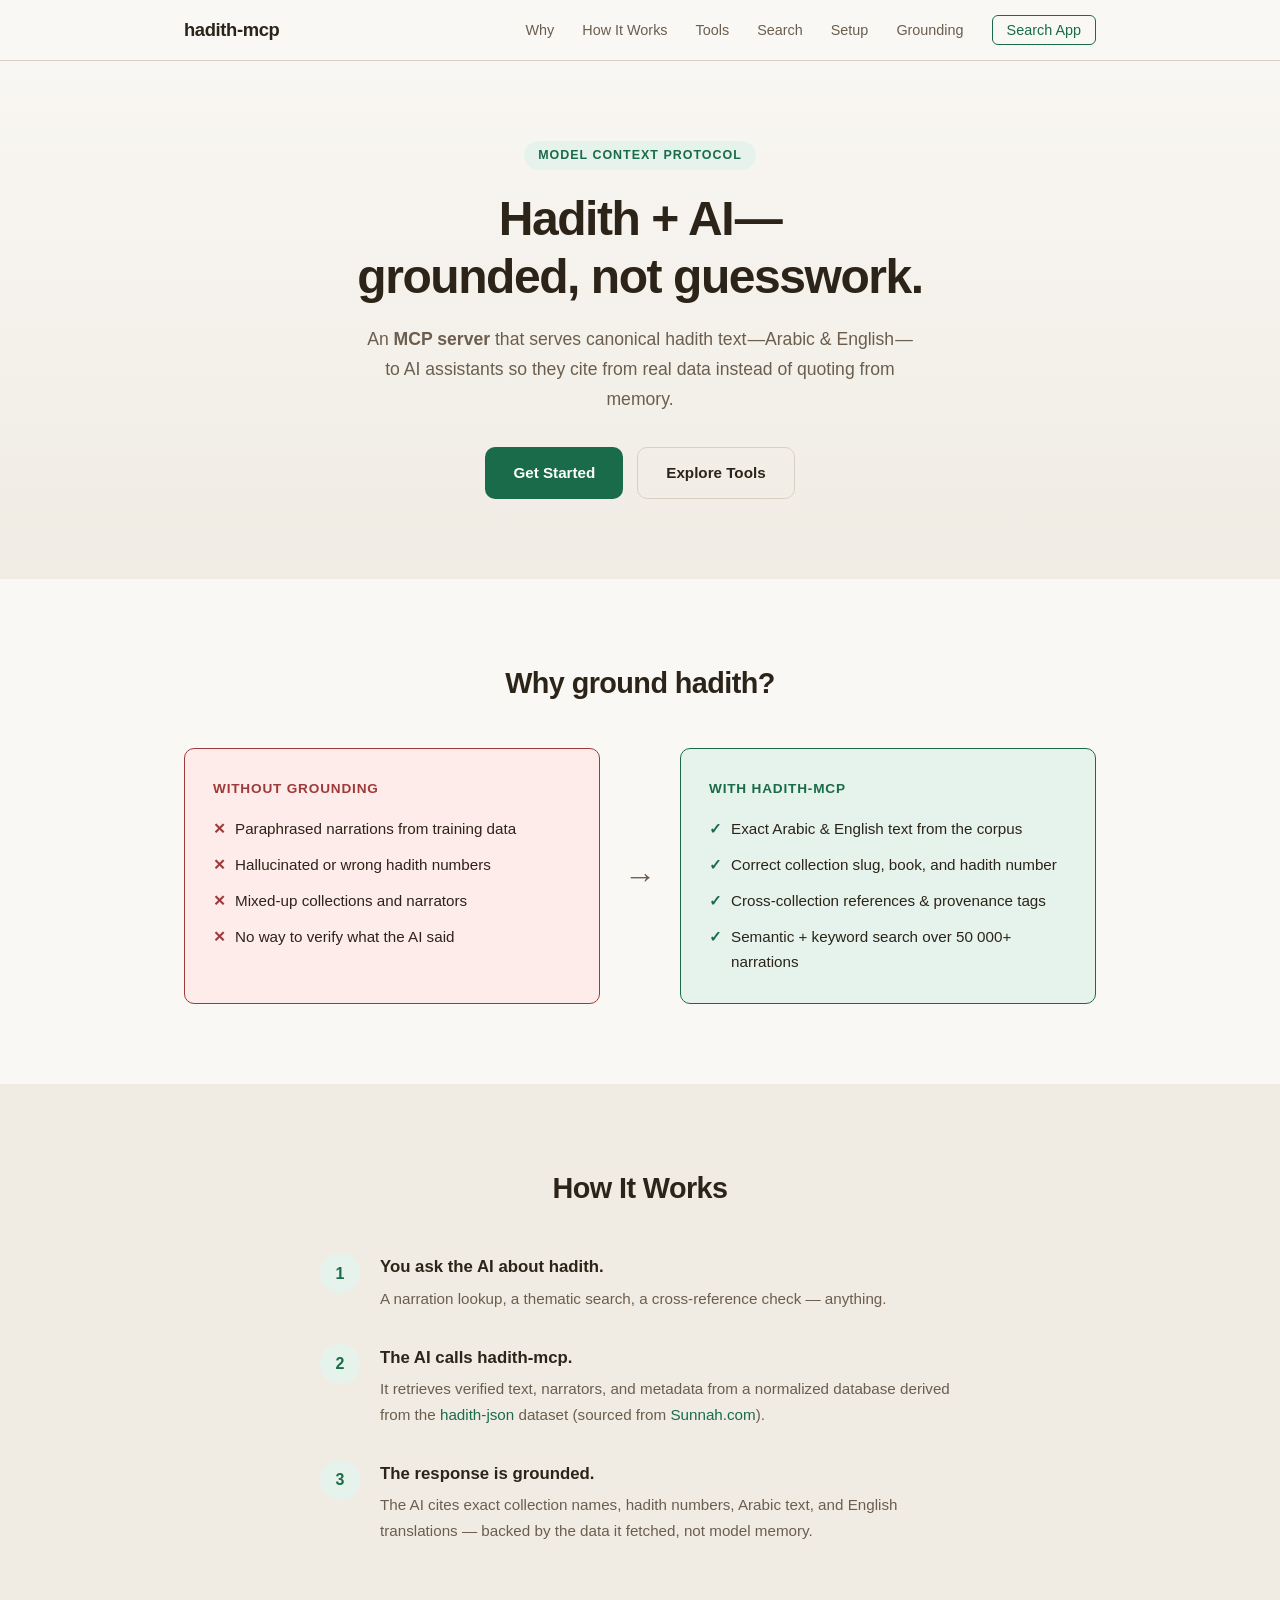
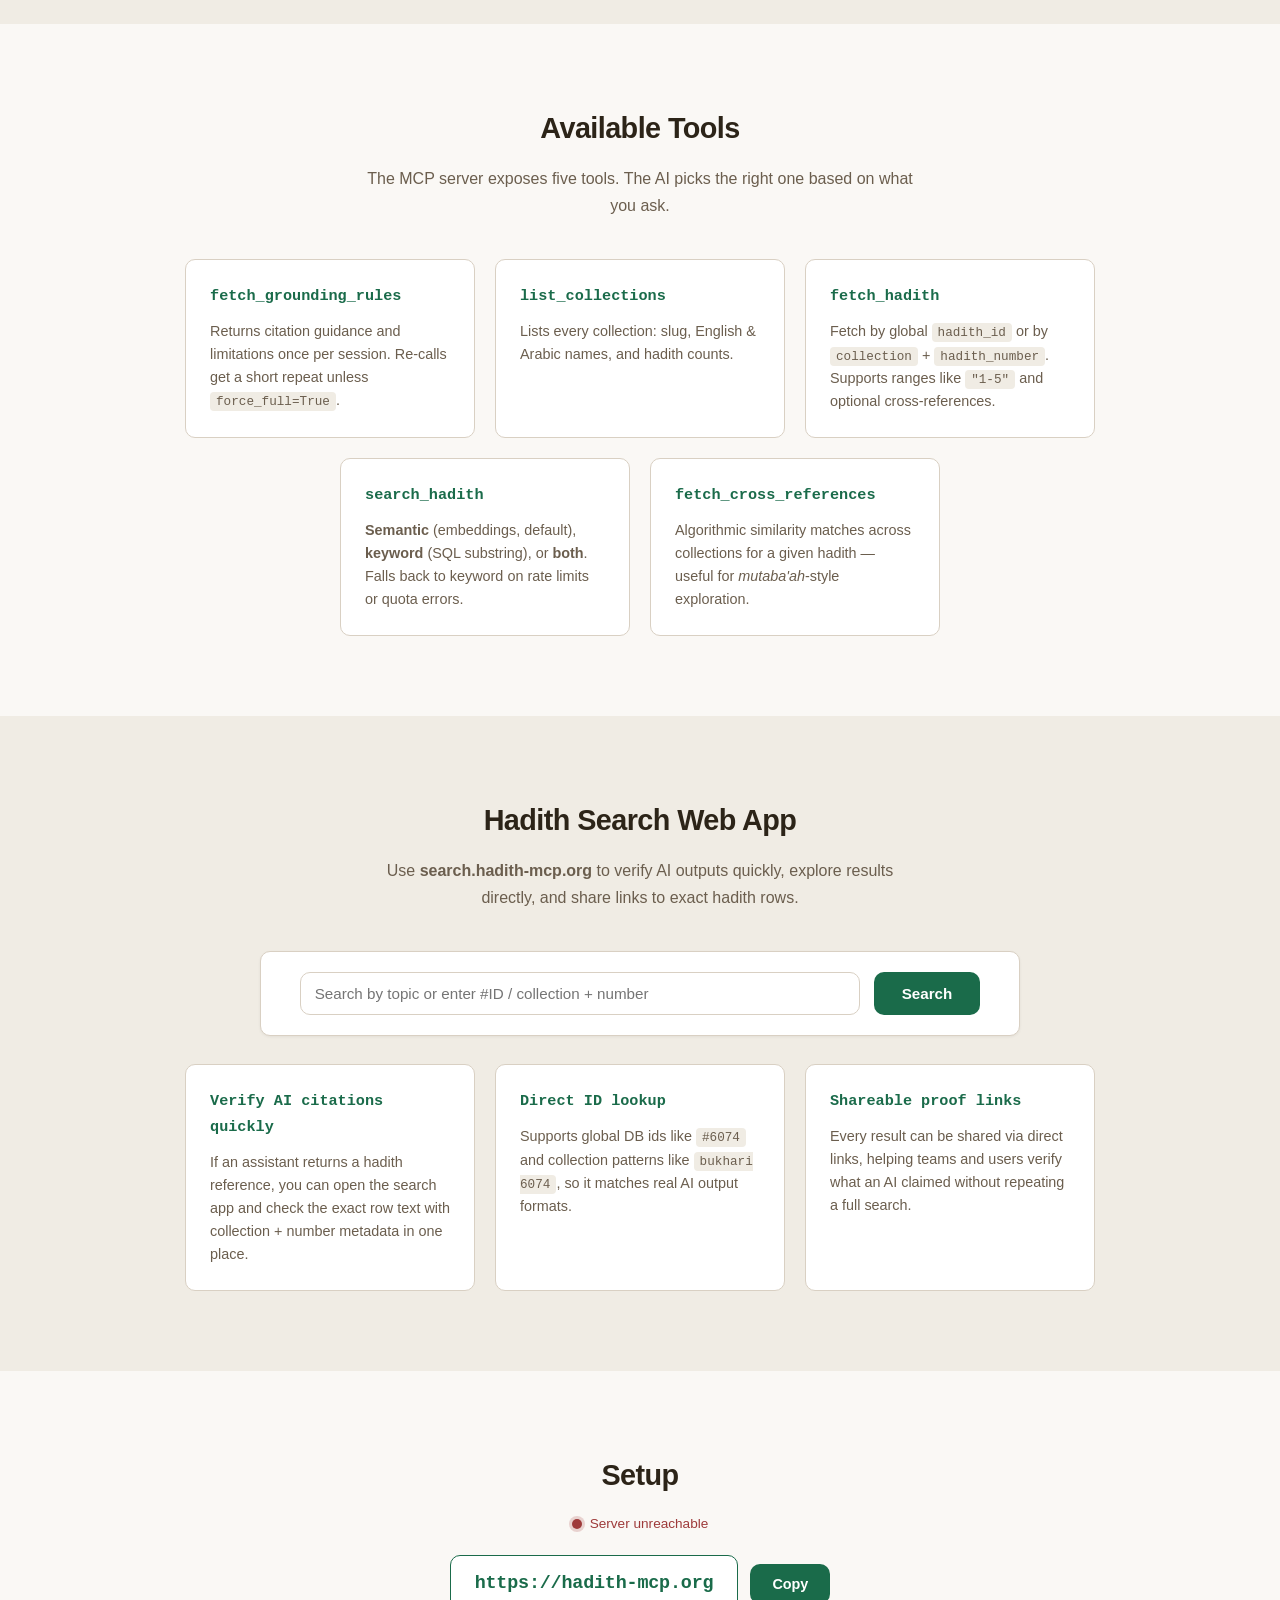
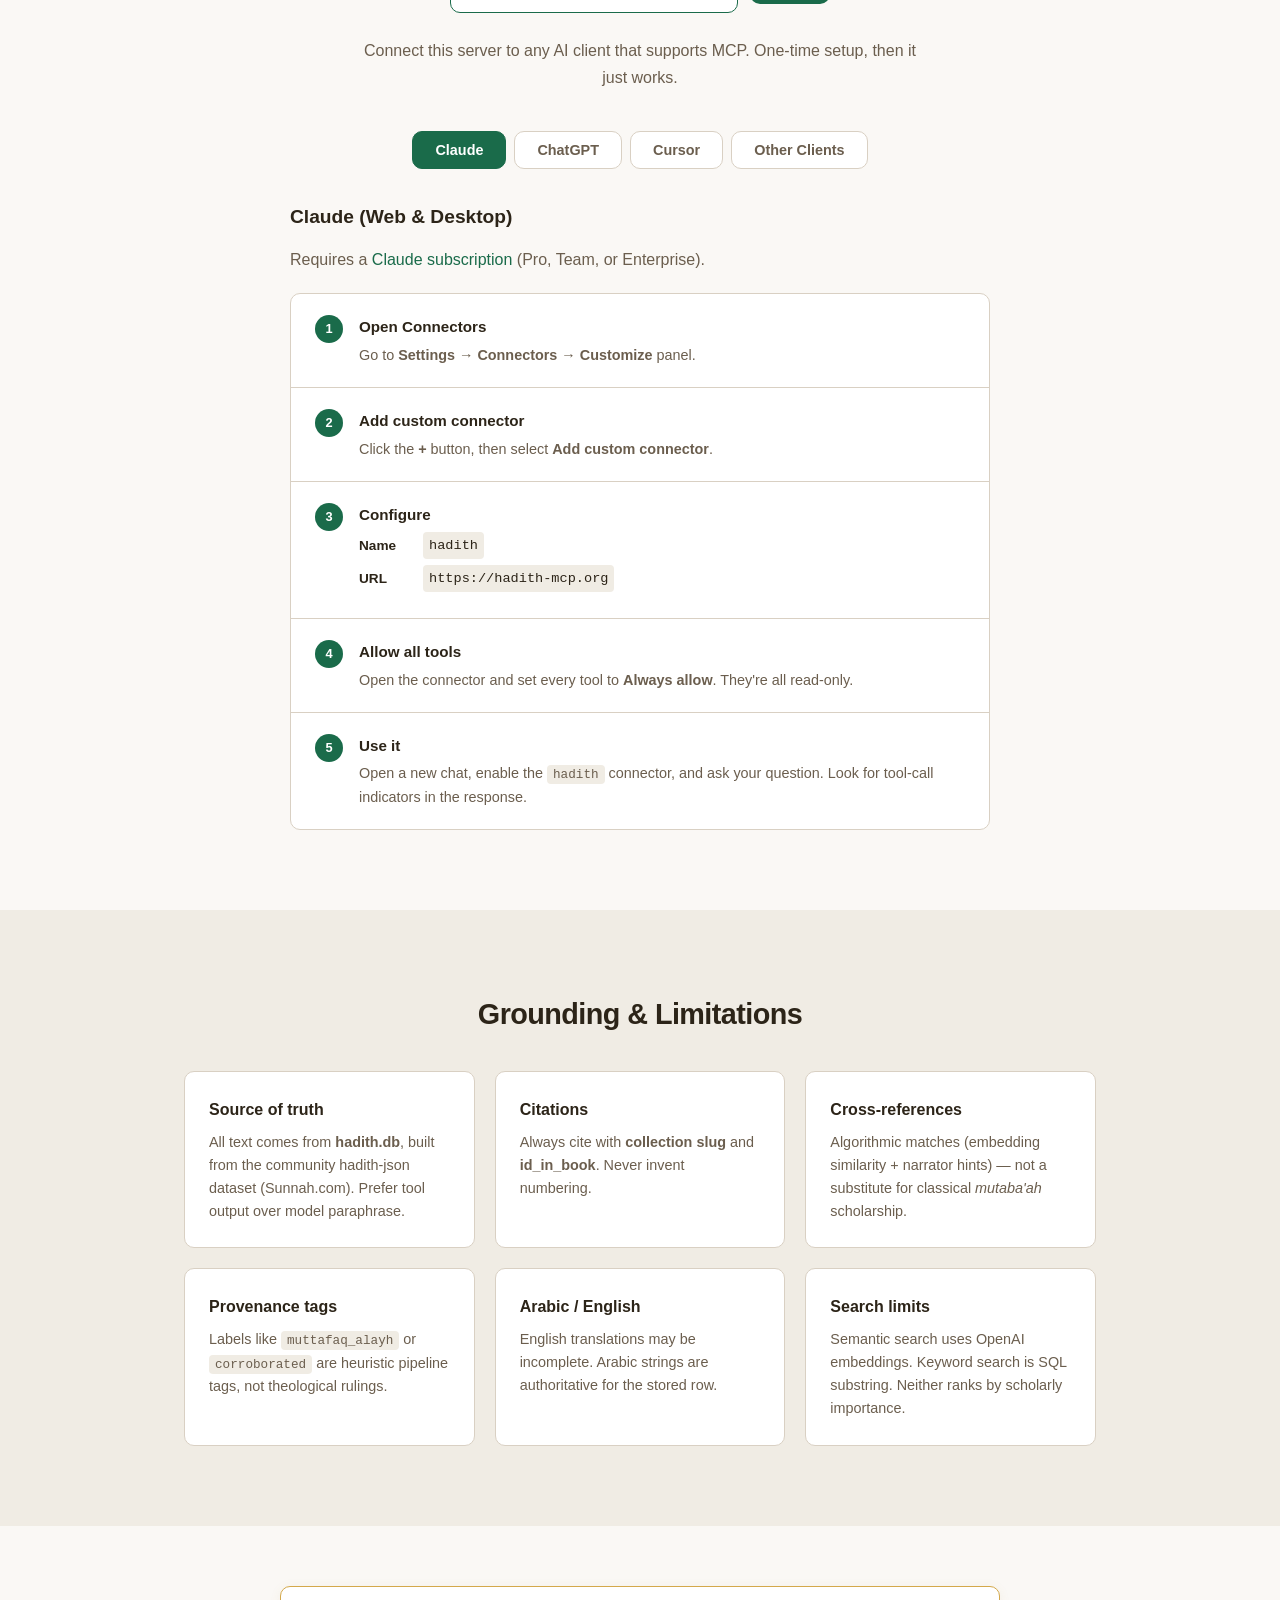
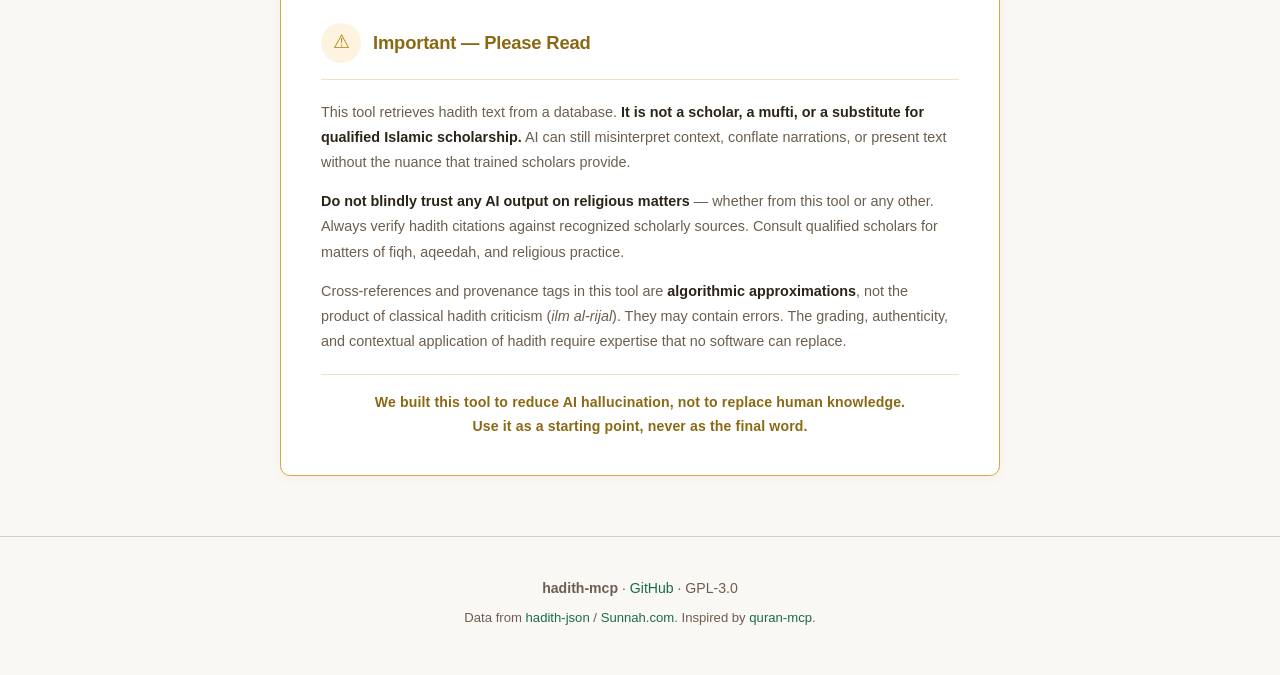
==== site/index.html @ 6b5703c8 "feat(search): add public search frontend and citation URLs Publish the new site/search static fronte" ====
<!DOCTYPE html>
<html lang="en" dir="ltr">
<head>
  <meta charset="utf-8">
  <meta name="viewport" content="width=device-width, initial-scale=1">
  <title>hadith-mcp — Grounded Hadith for AI</title>
  <meta name="description" content="Open-source MCP server that gives AI assistants grounded access to 50,000+ hadith — exact Arabic and English text, cross-references, and semantic search from Sahih al-Bukhari, Sahih Muslim, and 15 more collections.">
  <link rel="canonical" href="https://hadith-mcp.org/">

  <meta property="og:type" content="website">
  <meta property="og:url" content="https://hadith-mcp.org/">
  <meta property="og:title" content="hadith-mcp — Grounded Hadith for AI">
  <meta property="og:description" content="Open-source MCP server that gives AI assistants grounded access to 50,000+ hadith — exact Arabic and English text, cross-references, and semantic search from Sahih al-Bukhari, Sahih Muslim, and 15 more collections.">
  <meta property="og:image" content="https://hadith-mcp.org/logo.png">
  <meta property="og:locale" content="en_US">
  <meta property="og:site_name" content="hadith-mcp">

  <meta name="twitter:card" content="summary_large_image">
  <meta name="twitter:title" content="hadith-mcp — Grounded Hadith for AI">
  <meta name="twitter:description" content="Open-source MCP server that gives AI assistants grounded access to 50,000+ hadith — exact Arabic and English text, cross-references, and semantic search from Sahih al-Bukhari, Sahih Muslim, and 15 more collections.">
  <meta name="twitter:image" content="https://hadith-mcp.org/logo.png">

  <script type="application/ld+json">
  {
    "@context": "https://schema.org",
    "@type": "SoftwareApplication",
    "name": "hadith-mcp",
    "description": "Model Context Protocol server for serving canonical hadith text (Arabic and English) to AI assistants in a citation-safe way, with embeddings and cross-collection references.",
    "url": "https://hadith-mcp.org/",
    "applicationCategory": "DeveloperApplication",
    "operatingSystem": "Any",
    "license": "https://www.gnu.org/licenses/gpl-3.0.html",
    "codeRepository": "https://github.com/ovehbe/hadith-mcp",
    "isAccessibleForFree": true,
    "offers": {
      "@type": "Offer",
      "price": "0",
      "priceCurrency": "USD"
    }
  }
  </script>

  <link rel="icon" href="/favicon.ico" sizes="any">
  <link rel="icon" href="/logo.png" type="image/png">
  <link rel="apple-touch-icon" href="/logo.png">
  <link rel="stylesheet" href="style.css">
</head>
<body>

<!-- ───────── NAV ───────── -->
<nav class="top-nav" id="topNav">
  <div class="nav-inner">
    <a href="#" class="nav-brand">hadith-mcp</a>
    <button class="nav-toggle" id="navToggle" aria-label="Toggle menu">
      <span></span><span></span><span></span>
    </button>
    <ul class="nav-links" id="navLinks">
      <li><a href="#why">Why</a></li>
      <li><a href="#how-it-works">How It Works</a></li>
      <li><a href="#tools">Tools</a></li>
      <li><a href="#search-site">Search</a></li>
      <li><a href="#setup">Setup</a></li>
      <li><a href="#grounding">Grounding</a></li>
      <li><a href="https://search.hadith-mcp.org" target="_blank" rel="noopener" class="nav-search">Search App</a></li>
    </ul>
  </div>
</nav>

<!-- ───────── HERO ───────── -->
<header class="hero">
  <div class="hero-inner">
    <p class="hero-badge">Model Context Protocol</p>
    <h1>Hadith + AI&hairsp;—<br class="hide-mobile">grounded, not guesswork.</h1>
    <p class="hero-sub">
      An <strong>MCP server</strong> that serves canonical hadith text&hairsp;—Arabic &amp; English&hairsp;—to
      AI assistants so they cite from real data instead of quoting from memory.
    </p>
    <div class="hero-cta">
      <a href="#setup" class="btn btn-primary">Get Started</a>
      <a href="#tools" class="btn btn-outline">Explore Tools</a>
    </div>
  </div>
</header>

<!-- ───────── WHY ───────── -->
<section id="why" class="section">
  <div class="container">
    <h2 class="section-title">Why ground hadith?</h2>
    <div class="comparison">
      <div class="comparison-card bad">
        <div class="comparison-label">Without grounding</div>
        <ul>
          <li>Paraphrased narrations from training data</li>
          <li>Hallucinated or wrong hadith numbers</li>
          <li>Mixed-up collections and narrators</li>
          <li>No way to verify what the AI said</li>
        </ul>
      </div>
      <div class="comparison-arrow" aria-hidden="true">→</div>
      <div class="comparison-card good">
        <div class="comparison-label">With hadith-mcp</div>
        <ul>
          <li>Exact Arabic &amp; English text from the corpus</li>
          <li>Correct collection slug, book, and hadith number</li>
          <li>Cross-collection references &amp; provenance tags</li>
          <li>Semantic + keyword search over 50 000+ narrations</li>
        </ul>
      </div>
    </div>
  </div>
</section>

<!-- ───────── HOW IT WORKS ───────── -->
<section id="how-it-works" class="section section-alt">
  <div class="container">
    <h2 class="section-title">How It Works</h2>
    <ol class="steps">
      <li>
        <span class="step-num">1</span>
        <div>
          <strong>You ask the AI about hadith.</strong>
          <p>A narration lookup, a thematic search, a cross-reference check — anything.</p>
        </div>
      </li>
      <li>
        <span class="step-num">2</span>
        <div>
          <strong>The AI calls hadith-mcp.</strong>
          <p>
            It retrieves verified text, narrators, and metadata from a normalized
            database derived from the
            <a href="https://github.com/AhmedBaset/hadith-json" target="_blank" rel="noopener">hadith-json</a>
            dataset (sourced from <a href="https://sunnah.com/" target="_blank" rel="noopener">Sunnah.com</a>).
          </p>
        </div>
      </li>
      <li>
        <span class="step-num">3</span>
        <div>
          <strong>The response is grounded.</strong>
          <p>
            The AI cites exact collection names, hadith numbers, Arabic text, and
            English translations — backed by the data it fetched, not model memory.
          </p>
        </div>
      </li>
    </ol>
  </div>
</section>

<!-- ───────── TOOLS ───────── -->
<section id="tools" class="section">
  <div class="container">
    <h2 class="section-title">Available Tools</h2>
    <p class="section-desc">
      The MCP server exposes five tools. The AI picks the right one based on what you ask.
    </p>
    <div class="tool-grid">

      <div class="tool-card">
        <h3>fetch_grounding_rules</h3>
        <p>
          Returns citation guidance and limitations once per session.
          Re-calls get a short repeat unless <code>force_full=True</code>.
        </p>
      </div>

      <div class="tool-card">
        <h3>list_collections</h3>
        <p>
          Lists every collection: slug, English &amp; Arabic names, and hadith counts.
        </p>
      </div>

      <div class="tool-card">
        <h3>fetch_hadith</h3>
        <p>
          Fetch by global <code>hadith_id</code> or by <code>collection</code> +
          <code>hadith_number</code>. Supports ranges like <code>"1-5"</code>
          and optional cross-references.
        </p>
      </div>

      <div class="tool-card">
        <h3>search_hadith</h3>
        <p>
          <strong>Semantic</strong> (embeddings, default), <strong>keyword</strong>
          (SQL substring), or <strong>both</strong>. Falls back to keyword on
          rate limits or quota errors.
        </p>
      </div>

      <div class="tool-card">
        <h3>fetch_cross_references</h3>
        <p>
          Algorithmic similarity matches across collections for a given hadith —
          useful for <em>mutaba'ah</em>-style exploration.
        </p>
      </div>

    </div>
  </div>
</section>

<!-- ───────── SEARCH SITE ───────── -->
<section id="search-site" class="section section-alt">
  <div class="container">
    <h2 class="section-title">Hadith Search Web App</h2>
    <p class="section-desc">
      Use <strong>search.hadith-mcp.org</strong> to verify AI outputs quickly, explore results directly,
      and share links to exact hadith rows.
    </p>
    <div class="search-site-cta-card">
      <div class="search-site-cta">
        <input
          id="searchSiteQuery"
          class="search-site-input"
          type="search"
          placeholder="Search by topic or enter #ID / collection + number"
          aria-label="Search query for hadith search app"
        />
        <button id="searchSiteSubmit" type="button" class="btn btn-primary">Search</button>
      </div>
    </div>
    <div class="tool-grid">
      <div class="tool-card">
        <h3>Verify AI citations quickly</h3>
        <p>
          If an assistant returns a hadith reference, you can open the search app and check the
          exact row text with collection + number metadata in one place.
        </p>
      </div>
      <div class="tool-card">
        <h3>Direct ID lookup</h3>
        <p>
          Supports global DB ids like <code>#6074</code> and collection patterns like
          <code>bukhari 6074</code>, so it matches real AI output formats.
        </p>
      </div>
      <div class="tool-card">
        <h3>Shareable proof links</h3>
        <p>
          Every result can be shared via direct links, helping teams and users verify what an AI
          claimed without repeating a full search.
        </p>
      </div>
    </div>
  </div>
</section>

<!-- ───────── SETUP ───────── -->
<section id="setup" class="section">
  <div class="container">
    <h2 class="section-title">Setup</h2>
    <div class="server-status" id="serverStatus">
      <span class="status-dot" id="statusDot"></span>
      <span class="status-label" id="statusLabel">Checking server…</span>
    </div>
    <div class="server-url-box">
      <code class="server-url-value">https://hadith-mcp.org</code>
      <button class="copy-url-btn" aria-label="Copy URL">Copy</button>
    </div>
    <p class="section-desc">
      Connect this server to any AI client that supports MCP. One-time setup, then it just works.
    </p>

    <div class="setup-tabs" role="tablist">
      <button class="tab active" role="tab" aria-selected="true" data-tab="claude">Claude</button>
      <button class="tab" role="tab" aria-selected="false" data-tab="chatgpt">ChatGPT</button>
      <button class="tab" role="tab" aria-selected="false" data-tab="cursor">Cursor</button>
      <button class="tab" role="tab" aria-selected="false" data-tab="other">Other Clients</button>
    </div>

    <!-- Claude -->
    <div class="tab-panel active" id="panel-claude">
      <h3>Claude (Web &amp; Desktop)</h3>
      <p>Requires a <a href="https://claude.ai/" target="_blank" rel="noopener">Claude subscription</a> (Pro, Team, or Enterprise).</p>

      <div class="setup-steps-list">
        <div class="setup-step">
          <span class="setup-step-num">1</span>
          <div class="setup-step-body">
            <strong>Open Connectors</strong>
            <p>Go to <strong>Settings</strong> → <strong>Connectors</strong> → <strong>Customize</strong> panel.</p>
          </div>
        </div>
        <div class="setup-step">
          <span class="setup-step-num">2</span>
          <div class="setup-step-body">
            <strong>Add custom connector</strong>
            <p>Click the <strong>+</strong> button, then select <strong>Add custom connector</strong>.</p>
          </div>
        </div>
        <div class="setup-step">
          <span class="setup-step-num">3</span>
          <div class="setup-step-body">
            <strong>Configure</strong>
            <div class="field-row"><span class="field-label">Name</span> <code>hadith</code></div>
            <div class="field-row"><span class="field-label">URL</span> <code>https://hadith-mcp.org</code></div>
          </div>
        </div>
        <div class="setup-step">
          <span class="setup-step-num">4</span>
          <div class="setup-step-body">
            <strong>Allow all tools</strong>
            <p>Open the connector and set every tool to <strong>Always allow</strong>. They're all read-only.</p>
          </div>
        </div>
        <div class="setup-step">
          <span class="setup-step-num">5</span>
          <div class="setup-step-body">
            <strong>Use it</strong>
            <p>Open a new chat, enable the <code>hadith</code> connector, and ask your question. Look for tool-call indicators in the response.</p>
          </div>
        </div>
      </div>
    </div>

    <!-- ChatGPT -->
    <div class="tab-panel" id="panel-chatgpt">
      <h3>ChatGPT (Web, Desktop &amp; Mobile)</h3>
      <p>Requires a <a href="https://chatgpt.com/" target="_blank" rel="noopener">ChatGPT subscription</a>. Set up on Web or Desktop once and it syncs to Mobile.</p>

      <div class="setup-steps-list">
        <div class="setup-step">
          <span class="setup-step-num">1</span>
          <div class="setup-step-body">
            <strong>Open app settings</strong>
            <p>Go to <strong>Settings</strong> → <strong>Apps</strong> → <strong>Advanced</strong> at the bottom.</p>
          </div>
        </div>
        <div class="setup-step">
          <span class="setup-step-num">2</span>
          <div class="setup-step-body">
            <strong>Enable developer mode</strong>
            <p>Turn on <strong>Developer mode</strong>. A <strong>Create app</strong> button appears in the top-right.</p>
          </div>
        </div>
        <div class="setup-step">
          <span class="setup-step-num">3</span>
          <div class="setup-step-body">
            <strong>Create the app</strong>
            <div class="field-row"><span class="field-label">Name</span> <code>hadith</code></div>
            <div class="field-row"><span class="field-label">URL</span> <code>https://hadith-mcp.org</code></div>
            <div class="field-row"><span class="field-label">Auth</span> <code>none</code></div>
          </div>
        </div>
        <div class="setup-step">
          <span class="setup-step-num">4</span>
          <div class="setup-step-body">
            <strong>Use it</strong>
            <p>Invoke with <code>@hadith</code> in any chat. Look for <strong>Called tool</strong> indicators in the response.</p>
          </div>
        </div>
      </div>
    </div>

    <!-- Cursor -->
    <div class="tab-panel" id="panel-cursor">
      <h3>Cursor</h3>
      <p>Add the remote MCP server in Cursor's settings.</p>

      <div class="setup-steps-list">
        <div class="setup-step">
          <span class="setup-step-num">1</span>
          <div class="setup-step-body">
            <strong>Open MCP settings</strong>
            <p>Go to <strong>Settings</strong> → <strong>MCP</strong> → <strong>Add new MCP server</strong>.</p>
          </div>
        </div>
        <div class="setup-step">
          <span class="setup-step-num">2</span>
          <div class="setup-step-body">
            <strong>Configure</strong>
            <div class="field-row"><span class="field-label">Type</span> <code>streamable-http</code></div>
            <div class="field-row"><span class="field-label">URL</span> <code>https://hadith-mcp.org</code></div>
          </div>
        </div>
        <div class="setup-step">
          <span class="setup-step-num">3</span>
          <div class="setup-step-body">
            <strong>Use it</strong>
            <p>The hadith tools are now available. Ask about hadith and the agent will call the server automatically.</p>
          </div>
        </div>
      </div>
    </div>

    <!-- Other Clients -->
    <div class="tab-panel" id="panel-other">
      <h3>Other MCP Clients</h3>
      <p>Any MCP-compatible client can connect. Use the server name <code>hadith</code>, point it at the URL, and keep transport on <code>streamable-http</code>.</p>

      <div class="setup-steps-list">
        <div class="setup-step">
          <span class="setup-step-num">1</span>
          <div class="setup-step-body">
            <strong>At a glance</strong>
            <div class="field-row"><span class="field-label">Name</span> <code>hadith</code></div>
            <div class="field-row"><span class="field-label">URL</span> <code>https://hadith-mcp.org</code></div>
            <div class="field-row"><span class="field-label">Transport</span> <code>streamable-http</code></div>
          </div>
        </div>
        <div class="setup-step">
          <span class="setup-step-num">2</span>
          <div class="setup-step-body">
            <strong>JSON connection object</strong>
            <div class="code-block">
              <button class="copy-btn" aria-label="Copy">Copy</button>
              <pre><code>{
  "name": "hadith",
  "url": "https://hadith-mcp.org",
  "transport": "streamable-http"
}</code></pre>
            </div>
          </div>
        </div>
        <div class="setup-step">
          <span class="setup-step-num">3</span>
          <div class="setup-step-body">
            <strong>Claude Desktop config file</strong>
            <p>Add to <code>claude_desktop_config.json</code>:</p>
            <div class="code-block">
              <button class="copy-btn" aria-label="Copy">Copy</button>
              <pre><code>{
  "mcpServers": {
    "hadith": {
      "url": "https://hadith-mcp.org",
      "transport": "streamable-http"
    }
  }
}</code></pre>
            </div>
          </div>
        </div>
      </div>
    </div>

  </div>
</section>

<!-- ───────── GROUNDING ───────── -->
<section id="grounding" class="section section-alt">
  <div class="container">
    <h2 class="section-title">Grounding &amp; Limitations</h2>
    <div class="grounding-grid">
      <div class="grounding-item">
        <h4>Source of truth</h4>
        <p>
          All text comes from <strong>hadith.db</strong>, built from the community
          hadith-json dataset (Sunnah.com). Prefer tool output over model paraphrase.
        </p>
      </div>
      <div class="grounding-item">
        <h4>Citations</h4>
        <p>
          Always cite with <strong>collection slug</strong> and <strong>id_in_book</strong>.
          Never invent numbering.
        </p>
      </div>
      <div class="grounding-item">
        <h4>Cross-references</h4>
        <p>
          Algorithmic matches (embedding similarity + narrator hints) — not a substitute
          for classical <em>mutaba'ah</em> scholarship.
        </p>
      </div>
      <div class="grounding-item">
        <h4>Provenance tags</h4>
        <p>
          Labels like <code>muttafaq_alayh</code> or <code>corroborated</code> are
          heuristic pipeline tags, not theological rulings.
        </p>
      </div>
      <div class="grounding-item">
        <h4>Arabic / English</h4>
        <p>
          English translations may be incomplete. Arabic strings are authoritative
          for the stored row.
        </p>
      </div>
      <div class="grounding-item">
        <h4>Search limits</h4>
        <p>
          Semantic search uses OpenAI embeddings. Keyword search is SQL substring.
          Neither ranks by scholarly importance.
        </p>
      </div>
    </div>
  </div>
</section>

<!-- ───────── DISCLAIMER ───────── -->
<section class="disclaimer" id="disclaimer">
  <div class="container">
    <div class="disclaimer-card">
      <div class="disclaimer-header">
        <span class="disclaimer-icon" aria-hidden="true">&#9888;</span>
        <h2>Important — Please Read</h2>
      </div>
      <div class="disclaimer-body">
        <p>
          This tool retrieves hadith text from a database. <strong>It is not a scholar, a mufti, or a
          substitute for qualified Islamic scholarship.</strong> AI can still misinterpret context,
          conflate narrations, or present text without the nuance that trained scholars provide.
        </p>
        <p>
          <strong>Do not blindly trust any AI output on religious matters</strong> — whether from this
          tool or any other. Always verify hadith citations against recognized scholarly sources.
          Consult qualified scholars for matters of fiqh, aqeedah, and religious practice.
        </p>
        <p>
          Cross-references and provenance tags in this tool are <strong>algorithmic approximations</strong>,
          not the product of classical hadith criticism (<em>ilm al-rijal</em>). They may contain errors.
          The grading, authenticity, and contextual application of hadith require expertise that
          no software can replace.
        </p>
      </div>
      <div class="disclaimer-footer">
        We built this tool to reduce AI hallucination, not to replace human knowledge.<br>
        Use it as a starting point, never as the final word.
      </div>
    </div>
  </div>
</section>

<!-- ───────── FOOTER ───────── -->
<footer class="site-footer">
  <div class="container">
    <div class="footer-inner">
      <p>
        <strong>hadith-mcp</strong> &middot;
        <a href="https://github.com/ovehbe/hadith-mcp" target="_blank" rel="noopener">GitHub</a> &middot;
        GPL-3.0
      </p>
      <p class="footer-credit">
        Data from <a href="https://github.com/AhmedBaset/hadith-json" target="_blank" rel="noopener">hadith-json</a>
        / <a href="https://sunnah.com/" target="_blank" rel="noopener">Sunnah.com</a>.
        Inspired by <a href="https://github.com/quran/quran-mcp" target="_blank" rel="noopener">quran-mcp</a>.
      </p>
    </div>
  </div>
</footer>

<script src="script.js"></script>
</body>
</html>
---- site/style.css ----
/* ─── Reset & Base ─── */
*,
*::before,
*::after {
  box-sizing: border-box;
  margin: 0;
  padding: 0;
}

:root {
  --clr-bg: #faf8f5;
  --clr-bg-alt: #f0ece4;
  --clr-surface: #ffffff;
  --clr-text: #2c2418;
  --clr-text-muted: #6b5e4e;
  --clr-accent: #1a6b4a;
  --clr-accent-light: #e6f3ed;
  --clr-accent-dark: #0f4a32;
  --clr-danger: #9e3a3a;
  --clr-danger-light: #fdecea;
  --clr-border: #d9d0c3;
  --clr-code-bg: #1e1e2e;
  --clr-code-text: #cdd6f4;
  --font-sans: "Inter", -apple-system, BlinkMacSystemFont, "Segoe UI", sans-serif;
  --font-mono: "JetBrains Mono", "Fira Code", "Cascadia Code", monospace;
  --max-w: 960px;
  --radius: 10px;
  --radius-sm: 6px;
  --shadow-sm: 0 1px 3px rgba(0, 0, 0, .06);
  --shadow-md: 0 4px 16px rgba(0, 0, 0, .08);
  --transition: .2s ease;
}

html {
  scroll-behavior: smooth;
  scroll-padding-top: 72px;
}

body {
  font-family: var(--font-sans);
  font-size: 16px;
  line-height: 1.7;
  color: var(--clr-text);
  background: var(--clr-bg);
  -webkit-font-smoothing: antialiased;
}

a {
  color: var(--clr-accent);
  text-decoration: none;
  transition: color var(--transition);
}

a:hover {
  color: var(--clr-accent-dark);
  text-decoration: underline;
}

img {
  max-width: 100%;
}

code {
  font-family: var(--font-mono);
  font-size: .88em;
  background: var(--clr-bg-alt);
  padding: 2px 6px;
  border-radius: 4px;
}

.container {
  width: 100%;
  max-width: var(--max-w);
  margin: 0 auto;
  padding: 0 24px;
}

/* ─── Nav ─── */
.top-nav {
  position: fixed;
  top: 0;
  left: 0;
  right: 0;
  z-index: 100;
  background: rgba(250, 248, 245, .92);
  backdrop-filter: blur(12px);
  -webkit-backdrop-filter: blur(12px);
  border-bottom: 1px solid var(--clr-border);
  transition: box-shadow var(--transition);
}

.top-nav.scrolled {
  box-shadow: var(--shadow-sm);
}

.nav-inner {
  max-width: var(--max-w);
  margin: 0 auto;
  padding: 0 24px;
  display: flex;
  align-items: center;
  justify-content: space-between;
  height: 60px;
}

.nav-brand {
  font-weight: 700;
  font-size: 1.15rem;
  letter-spacing: -.02em;
  color: var(--clr-text);
}

.nav-brand:hover {
  text-decoration: none;
  color: var(--clr-accent);
}

.nav-links {
  list-style: none;
  display: flex;
  gap: 28px;
  align-items: center;
}

.nav-links a {
  color: var(--clr-text-muted);
  font-size: .9rem;
  font-weight: 500;
  transition: color var(--transition);
}

.nav-links a:hover {
  color: var(--clr-accent);
  text-decoration: none;
}

.nav-gh {
  padding: 6px 14px;
  border: 1px solid var(--clr-border);
  border-radius: var(--radius-sm);
}

.nav-search {
  padding: 6px 14px;
  border: 1px solid var(--clr-accent);
  color: var(--clr-accent) !important;
  border-radius: var(--radius-sm);
}

.nav-search:hover {
  background: var(--clr-accent-light);
  text-decoration: none;
}

.nav-gh:hover {
  border-color: var(--clr-accent);
  background: var(--clr-accent-light);
}

.nav-toggle {
  display: none;
  background: none;
  border: none;
  cursor: pointer;
  flex-direction: column;
  gap: 5px;
  padding: 4px;
}

.nav-toggle span {
  display: block;
  width: 22px;
  height: 2px;
  background: var(--clr-text);
  border-radius: 2px;
  transition: transform var(--transition), opacity var(--transition);
}

/* ─── Hero ─── */
.hero {
  padding: 140px 24px 80px;
  text-align: center;
  background: linear-gradient(180deg, var(--clr-bg) 0%, var(--clr-bg-alt) 100%);
}

.hero-inner {
  max-width: 700px;
  margin: 0 auto;
}

.hero-badge {
  display: inline-block;
  font-size: .78rem;
  font-weight: 600;
  letter-spacing: .08em;
  text-transform: uppercase;
  color: var(--clr-accent);
  background: var(--clr-accent-light);
  padding: 4px 14px;
  border-radius: 100px;
  margin-bottom: 20px;
}

.hero h1 {
  font-size: clamp(2rem, 5vw, 3rem);
  font-weight: 800;
  line-height: 1.2;
  letter-spacing: -.03em;
  margin-bottom: 20px;
  color: var(--clr-text);
}

.hero-sub {
  font-size: 1.1rem;
  color: var(--clr-text-muted);
  max-width: 560px;
  margin: 0 auto 32px;
}

.hero-cta {
  display: flex;
  gap: 14px;
  justify-content: center;
  flex-wrap: wrap;
}

.btn {
  display: inline-flex;
  align-items: center;
  font-weight: 600;
  font-size: .95rem;
  padding: 12px 28px;
  border-radius: var(--radius);
  cursor: pointer;
  transition: all var(--transition);
  border: none;
}

.btn-primary {
  background: var(--clr-accent);
  color: #fff;
}

.btn-primary:hover {
  background: var(--clr-accent-dark);
  color: #fff;
  text-decoration: none;
}

.btn-outline {
  background: transparent;
  border: 1.5px solid var(--clr-border);
  color: var(--clr-text);
}

.btn-outline:hover {
  border-color: var(--clr-accent);
  color: var(--clr-accent);
  text-decoration: none;
}

/* ─── Sections ─── */
.section {
  padding: 80px 0;
}

.section-alt {
  background: var(--clr-bg-alt);
}

.section-title {
  font-size: 1.8rem;
  font-weight: 700;
  letter-spacing: -.02em;
  text-align: center;
  margin-bottom: 12px;
}

.section-desc {
  text-align: center;
  color: var(--clr-text-muted);
  max-width: 560px;
  margin: 0 auto 40px;
}

/* ─── Comparison ─── */
.comparison {
  display: flex;
  align-items: stretch;
  gap: 24px;
  margin-top: 40px;
}

.comparison-card {
  flex: 1;
  padding: 28px;
  border-radius: var(--radius);
  border: 1.5px solid var(--clr-border);
  background: var(--clr-surface);
}

.comparison-card.bad {
  border-color: var(--clr-danger);
  background: var(--clr-danger-light);
}

.comparison-card.good {
  border-color: var(--clr-accent);
  background: var(--clr-accent-light);
}

.comparison-label {
  font-weight: 700;
  font-size: .85rem;
  text-transform: uppercase;
  letter-spacing: .06em;
  margin-bottom: 16px;
}

.comparison-card.bad .comparison-label {
  color: var(--clr-danger);
}

.comparison-card.good .comparison-label {
  color: var(--clr-accent);
}

.comparison-card ul {
  list-style: none;
  display: flex;
  flex-direction: column;
  gap: 10px;
}

.comparison-card li {
  position: relative;
  padding-left: 22px;
  font-size: .95rem;
}

.comparison-card.bad li::before {
  content: "✕";
  position: absolute;
  left: 0;
  color: var(--clr-danger);
  font-weight: 700;
}

.comparison-card.good li::before {
  content: "✓";
  position: absolute;
  left: 0;
  color: var(--clr-accent);
  font-weight: 700;
}

.comparison-arrow {
  display: flex;
  align-items: center;
  font-size: 2rem;
  color: var(--clr-text-muted);
  font-weight: 300;
}

/* ─── Steps ─── */
.steps {
  list-style: none;
  max-width: 640px;
  margin: 40px auto 0;
  display: flex;
  flex-direction: column;
  gap: 32px;
}

.steps li {
  display: flex;
  gap: 20px;
  align-items: flex-start;
}

.step-num {
  flex-shrink: 0;
  width: 40px;
  height: 40px;
  display: flex;
  align-items: center;
  justify-content: center;
  font-weight: 700;
  font-size: 1rem;
  color: var(--clr-accent);
  background: var(--clr-accent-light);
  border-radius: 50%;
}

.steps li div strong {
  display: block;
  margin-bottom: 4px;
  font-size: 1.05rem;
}

.steps li div p {
  color: var(--clr-text-muted);
  font-size: .95rem;
}

/* ─── Tools ─── */
.tool-grid {
  display: flex;
  flex-wrap: wrap;
  gap: 20px;
  justify-content: center;
}

.tool-card {
  width: calc(33.333% - 14px);
}

.tool-card {
  padding: 24px;
  border: 1px solid var(--clr-border);
  border-radius: var(--radius);
  background: var(--clr-surface);
  transition: box-shadow var(--transition), border-color var(--transition);
  /* width set above; override for smaller screens below */
}

.tool-card:hover {
  box-shadow: var(--shadow-md);
  border-color: var(--clr-accent);
}

.tool-card h3 {
  font-family: var(--font-mono);
  font-size: .95rem;
  color: var(--clr-accent);
  margin-bottom: 10px;
}

.tool-card p {
  font-size: .9rem;
  color: var(--clr-text-muted);
  line-height: 1.6;
}

/* ─── Search Site Section ─── */
.search-site-cta {
  display: flex;
  justify-content: center;
  gap: 14px;
  flex-wrap: wrap;
}

.search-site-cta-card {
  margin: 0 auto 28px;
  max-width: 760px;
  background: var(--clr-surface);
  border: 1px solid var(--clr-border);
  border-radius: var(--radius);
  box-shadow: var(--shadow-sm);
  padding: 20px;
}

.search-site-cta-label {
  margin: 0 0 10px;
  text-align: center;
  font-weight: 600;
  color: var(--clr-text);
}

.search-site-input {
  min-width: min(560px, 90vw);
  padding: 12px 14px;
  font-size: .95rem;
  border-radius: var(--radius);
  border: 1.5px solid var(--clr-border);
  background: var(--clr-surface);
  color: var(--clr-text);
}

.search-site-input:focus {
  outline: none;
  border-color: var(--clr-accent);
  box-shadow: 0 0 0 3px rgba(26, 107, 74, .12);
}

/* ─── Server URL box ─── */
.server-url-box {
  display: flex;
  align-items: center;
  justify-content: center;
  gap: 12px;
  margin-bottom: 24px;
  flex-wrap: wrap;
}

.server-url-value {
  font-family: var(--font-mono);
  font-size: 1.15rem;
  background: var(--clr-surface);
  border: 1.5px solid var(--clr-accent);
  padding: 12px 24px;
  border-radius: var(--radius);
  color: var(--clr-accent);
  font-weight: 600;
  letter-spacing: -.01em;
  user-select: all;
}

.copy-url-btn {
  padding: 12px 22px;
  font-size: .9rem;
  font-weight: 600;
  background: var(--clr-accent);
  color: #fff;
  border: none;
  border-radius: var(--radius);
  cursor: pointer;
  transition: background var(--transition);
}

.copy-url-btn:hover {
  background: var(--clr-accent-dark);
}

.copy-url-btn.copied {
  background: var(--clr-accent-dark);
}

/* ─── Server Status ─── */
.server-status {
  display: flex;
  align-items: center;
  justify-content: center;
  gap: 8px;
  margin-bottom: 20px;
  font-size: .85rem;
  font-weight: 500;
  color: var(--clr-text-muted);
}

.status-dot {
  width: 10px;
  height: 10px;
  border-radius: 50%;
  background: var(--clr-border);
  flex-shrink: 0;
  position: relative;
}

.status-dot.online {
  background: #22c55e;
  box-shadow: 0 0 0 3px rgba(34, 197, 94, .2);
}

.status-dot.online::after {
  content: "";
  position: absolute;
  inset: 0;
  border-radius: 50%;
  background: #22c55e;
  animation: status-pulse 2s ease-in-out infinite;
}

.status-dot.offline {
  background: var(--clr-danger);
  box-shadow: 0 0 0 3px rgba(158, 58, 58, .2);
}

@keyframes status-pulse {
  0%, 100% { opacity: 1; transform: scale(1); }
  50% { opacity: .4; transform: scale(1.6); }
}

.status-label {
  transition: color var(--transition);
}

.status-label.online {
  color: #16a34a;
}

.status-label.offline {
  color: var(--clr-danger);
}

/* ─── Setup Steps (card layout) ─── */
.setup-steps-list {
  display: flex;
  flex-direction: column;
  gap: 0;
  margin-top: 20px;
  border: 1px solid var(--clr-border);
  border-radius: var(--radius);
  overflow: hidden;
  background: var(--clr-surface);
}

.setup-step {
  display: flex;
  gap: 16px;
  align-items: flex-start;
  padding: 20px 24px;
  border-bottom: 1px solid var(--clr-border);
}

.setup-step:last-child {
  border-bottom: none;
}

.setup-step-num {
  flex-shrink: 0;
  width: 28px;
  height: 28px;
  display: flex;
  align-items: center;
  justify-content: center;
  font-weight: 700;
  font-size: .8rem;
  color: #fff;
  background: var(--clr-accent);
  border-radius: 50%;
  margin-top: 1px;
}

.setup-step-body {
  flex: 1;
  min-width: 0;
}

.setup-step-body > strong {
  display: block;
  margin-bottom: 4px;
  font-size: .95rem;
  color: var(--clr-text);
}

.setup-step-body p {
  color: var(--clr-text-muted);
  font-size: .9rem;
  margin-bottom: 8px;
  line-height: 1.6;
}

.setup-step-body p:last-child {
  margin-bottom: 0;
}

.setup-step-body .code-block {
  margin-top: 8px;
  margin-bottom: 4px;
}

.setup-step-body .code-block pre {
  padding: 12px 16px;
  font-size: .82rem;
}

/* ─── Inline field pairs ─── */
.field-row {
  display: flex;
  gap: 16px;
  align-items: center;
  margin-bottom: 6px;
  flex-wrap: wrap;
}

.field-row .field-label {
  font-weight: 600;
  font-size: .85rem;
  color: var(--clr-text);
  min-width: 48px;
}

.field-row code {
  font-size: .85em;
}

/* ─── Setup Tabs ─── */
.setup-tabs {
  display: flex;
  gap: 8px;
  justify-content: center;
  margin-bottom: 32px;
  flex-wrap: wrap;
}

.tab {
  padding: 10px 22px;
  font-size: .9rem;
  font-weight: 600;
  border: 1.5px solid var(--clr-border);
  border-radius: var(--radius);
  background: var(--clr-surface);
  color: var(--clr-text-muted);
  cursor: pointer;
  transition: all var(--transition);
}

.tab:hover {
  border-color: var(--clr-accent);
  color: var(--clr-accent);
}

.tab.active {
  background: var(--clr-accent);
  color: #fff;
  border-color: var(--clr-accent);
}

.tab-panel {
  display: none;
  max-width: 700px;
  margin: 0 auto;
}

.tab-panel.active {
  display: block;
}

.tab-panel h3 {
  font-size: 1.2rem;
  margin-bottom: 12px;
}

.tab-panel h4 {
  font-size: 1rem;
  margin-top: 24px;
  margin-bottom: 8px;
}

.tab-panel > p {
  margin-bottom: 16px;
  color: var(--clr-text-muted);
}

/* ─── Code blocks ─── */
.code-block {
  position: relative;
  margin-bottom: 20px;
  border-radius: var(--radius);
  overflow: hidden;
}

.code-block pre {
  background: var(--clr-code-bg);
  color: var(--clr-code-text);
  padding: 20px 24px;
  overflow-x: auto;
  font-family: var(--font-mono);
  font-size: .85rem;
  line-height: 1.7;
}

.code-block code {
  background: none;
  padding: 0;
  font-size: inherit;
  color: inherit;
}

.copy-btn {
  position: absolute;
  top: 10px;
  right: 10px;
  padding: 4px 12px;
  font-size: .75rem;
  font-weight: 600;
  background: rgba(255, 255, 255, .1);
  color: var(--clr-code-text);
  border: 1px solid rgba(255, 255, 255, .15);
  border-radius: var(--radius-sm);
  cursor: pointer;
  transition: all var(--transition);
}

.copy-btn:hover {
  background: rgba(255, 255, 255, .2);
}

.copy-btn.copied {
  background: var(--clr-accent);
  border-color: var(--clr-accent);
  color: #fff;
}

/* ─── Grounding Grid ─── */
.grounding-grid {
  display: grid;
  grid-template-columns: repeat(auto-fill, minmax(270px, 1fr));
  gap: 20px;
  margin-top: 32px;
}

.grounding-item {
  padding: 24px;
  background: var(--clr-surface);
  border: 1px solid var(--clr-border);
  border-radius: var(--radius);
}

.grounding-item h4 {
  font-size: 1rem;
  margin-bottom: 8px;
  color: var(--clr-text);
}

.grounding-item p {
  font-size: .9rem;
  color: var(--clr-text-muted);
  line-height: 1.6;
}

/* ─── Disclaimer ─── */
.disclaimer {
  padding: 60px 0;
  background: var(--clr-bg);
}

.disclaimer-card {
  max-width: 720px;
  margin: 0 auto;
  background: var(--clr-surface);
  border: 1.5px solid #d4a94c;
  border-radius: var(--radius);
  padding: 36px 40px;
  box-shadow: 0 2px 12px rgba(180, 140, 60, .08);
}

.disclaimer-header {
  display: flex;
  align-items: center;
  gap: 12px;
  margin-bottom: 20px;
  padding-bottom: 16px;
  border-bottom: 1px solid #eee0c8;
}

.disclaimer-icon {
  width: 40px;
  height: 40px;
  display: flex;
  align-items: center;
  justify-content: center;
  border-radius: 50%;
  background: #fdf3e0;
  color: #b8860b;
  font-size: 1.2rem;
  flex-shrink: 0;
}

.disclaimer-header h2 {
  font-size: 1.15rem;
  font-weight: 700;
  color: #8b6914;
  margin: 0;
  letter-spacing: -.01em;
}

.disclaimer-body p {
  font-size: .9rem;
  color: var(--clr-text-muted);
  line-height: 1.75;
  margin-bottom: 14px;
  text-align: left;
}

.disclaimer-body p:last-child {
  margin-bottom: 0;
}

.disclaimer-body strong {
  color: var(--clr-text);
}

.disclaimer-body em {
  font-style: italic;
}

.disclaimer-footer {
  margin-top: 20px;
  padding-top: 16px;
  border-top: 1px solid #eee0c8;
  text-align: center;
  font-size: .88rem;
  font-weight: 600;
  color: #8b6914;
  letter-spacing: .01em;
}

@media (max-width: 480px) {
  .disclaimer-card {
    padding: 24px 20px;
  }
}

/* ─── Footer ─── */
.site-footer {
  padding: 40px 0;
  border-top: 1px solid var(--clr-border);
  text-align: center;
}

.footer-inner p {
  font-size: .88rem;
  color: var(--clr-text-muted);
  margin-bottom: 6px;
}

.footer-credit {
  font-size: .82rem !important;
}

/* ─── Responsive ─── */
@media (max-width: 768px) {
  .nav-toggle {
    display: flex;
  }

  .nav-links {
    position: fixed;
    top: 60px;
    left: 0;
    right: 0;
    flex-direction: column;
    gap: 0;
    background: var(--clr-bg);
    border-bottom: 1px solid var(--clr-border);
    box-shadow: var(--shadow-md);
    max-height: 0;
    overflow: hidden;
    transition: max-height .3s ease;
  }

  .nav-links.open {
    max-height: 400px;
  }

  .nav-links li {
    border-bottom: 1px solid var(--clr-border);
  }

  .nav-links a {
    display: block;
    padding: 14px 24px;
  }

  .nav-gh {
    border: none !important;
    border-radius: 0 !important;
    padding: 14px 24px !important;
  }

  .comparison {
    flex-direction: column;
  }

  .comparison-arrow {
    justify-content: center;
    transform: rotate(90deg);
  }

  .hero {
    padding: 120px 20px 60px;
  }

  .section {
    padding: 60px 0;
  }

  .hide-mobile {
    display: none;
  }

  .tool-card {
    width: calc(50% - 10px);
  }
}

/* ─── Scroll reveal ─── */
.reveal {
  opacity: 0;
  transform: translateY(20px);
  transition: opacity .5s ease, transform .5s ease;
}

.reveal.visible {
  opacity: 1;
  transform: translateY(0);
}

@media (max-width: 480px) {
  .hero h1 {
    font-size: 1.7rem;
  }

  .tool-card {
    width: 100%;
  }

  .grounding-grid {
    grid-template-columns: 1fr;
  }

  .setup-step {
    padding: 16px;
  }
}
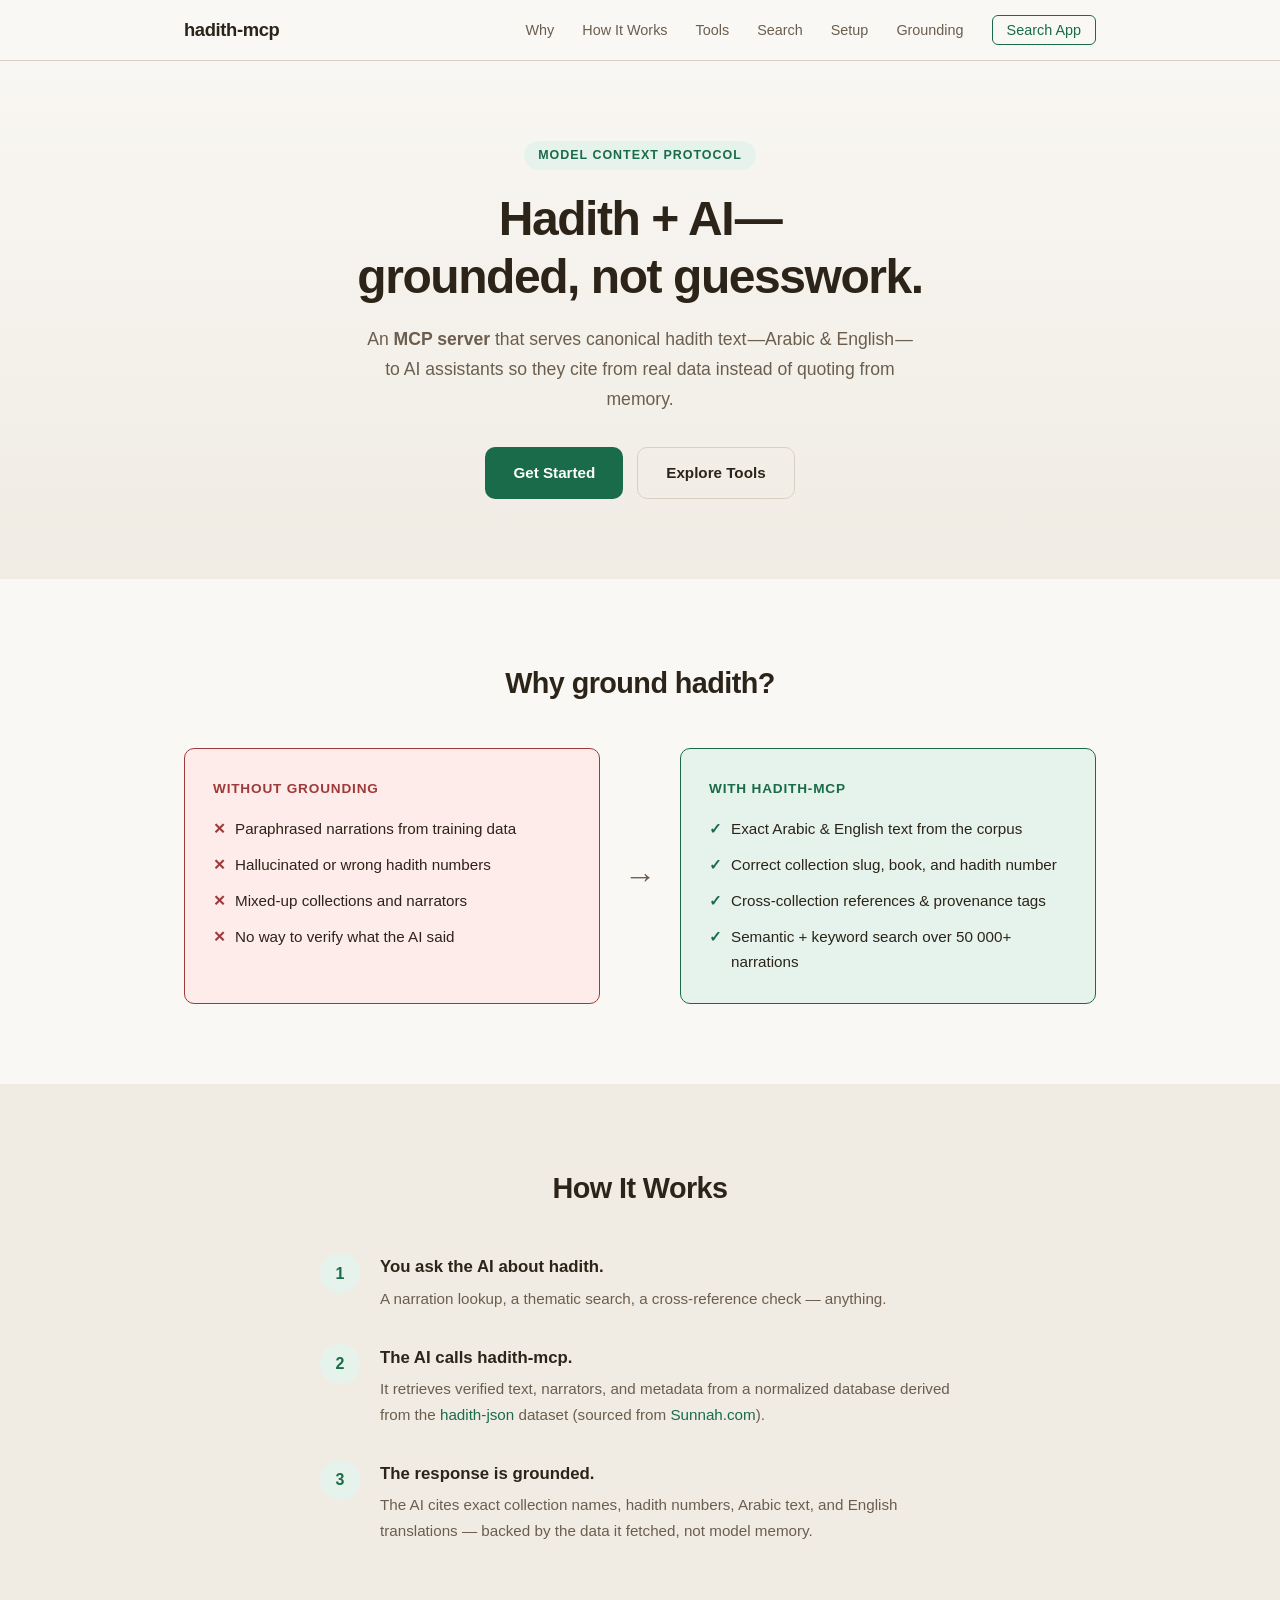
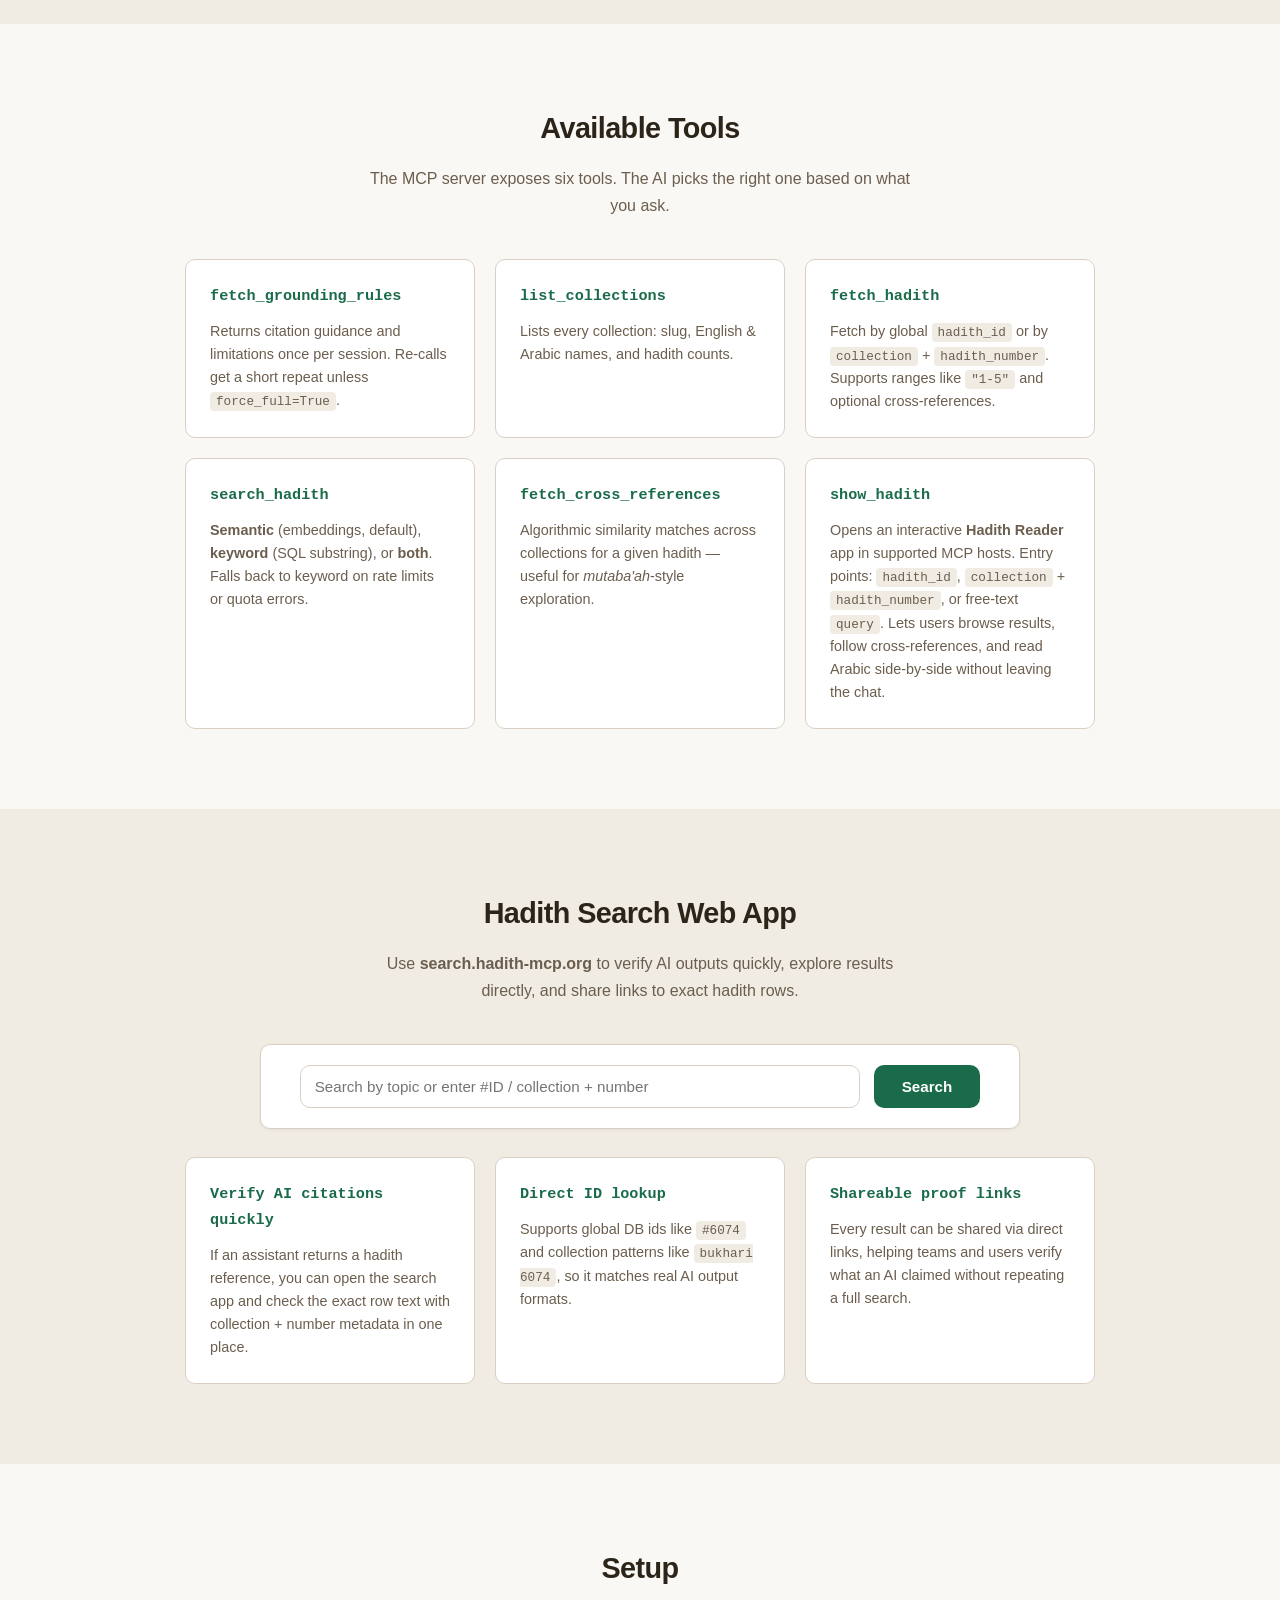
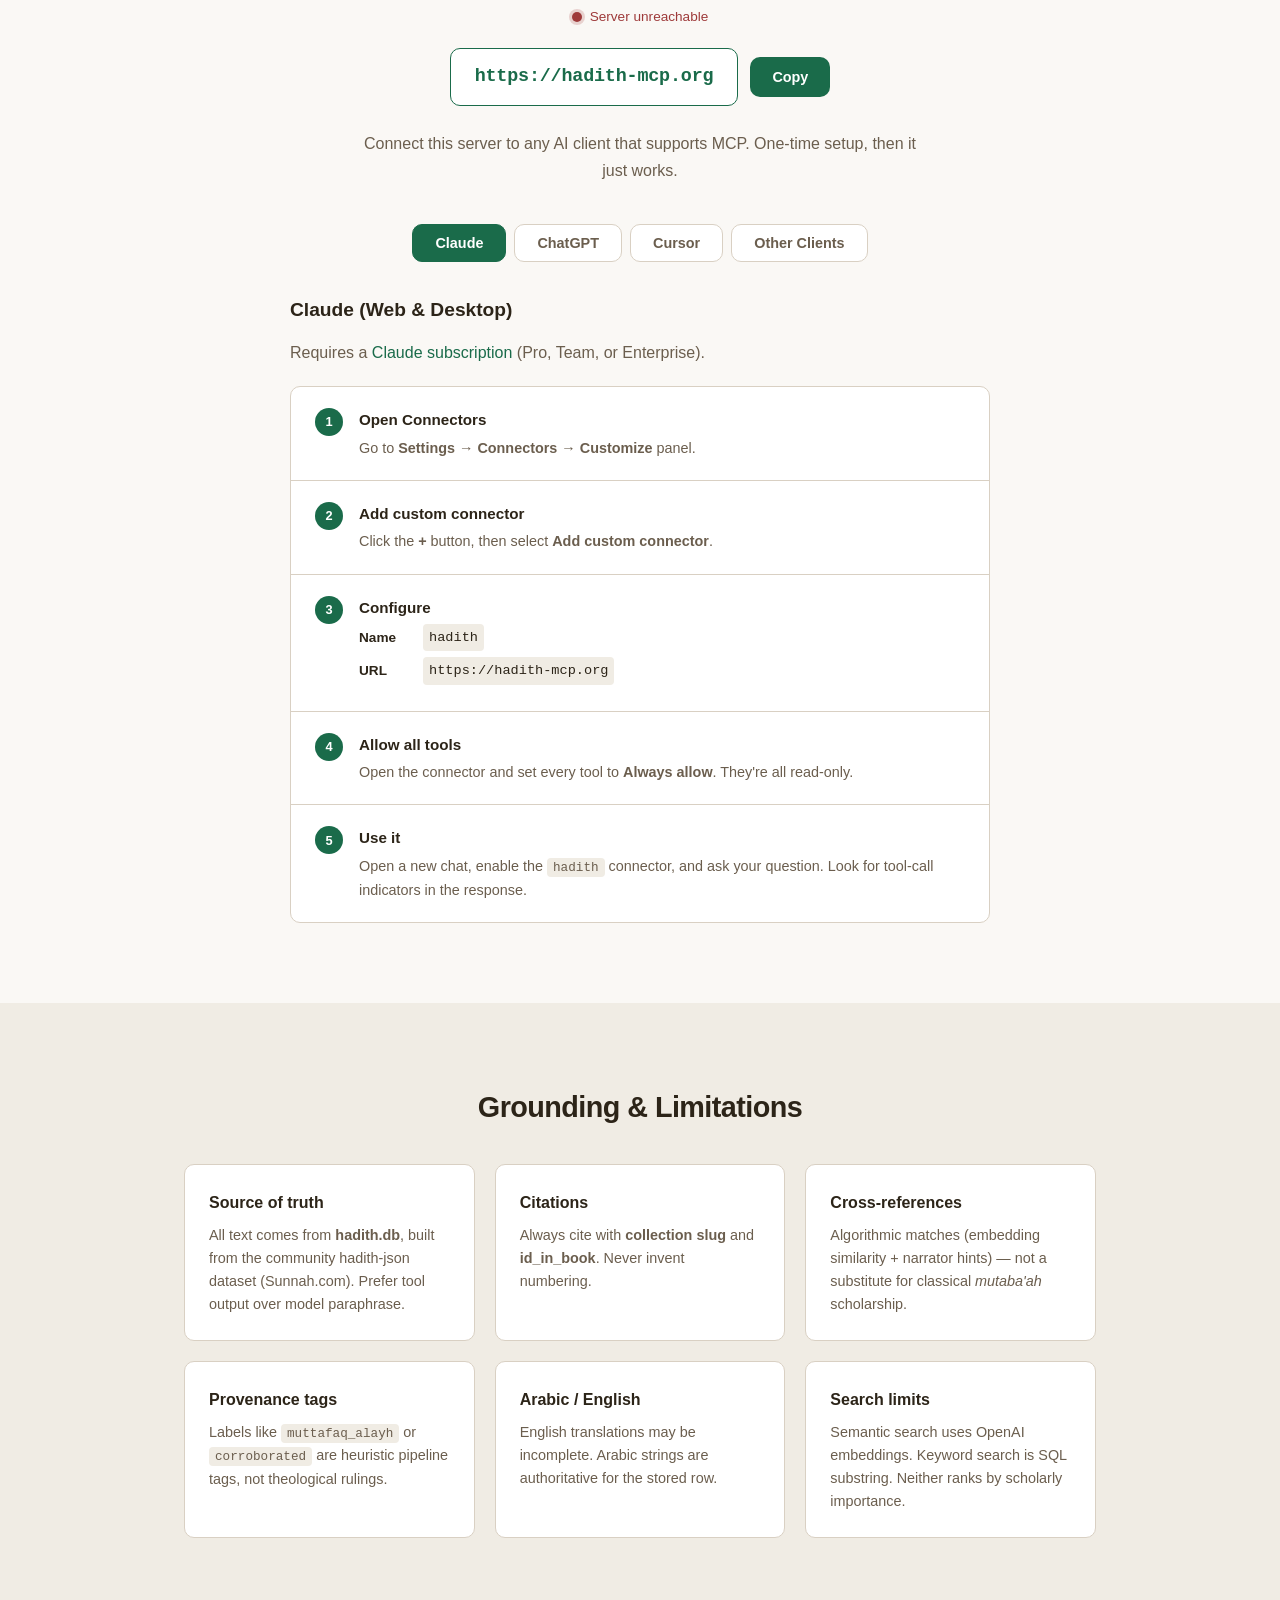
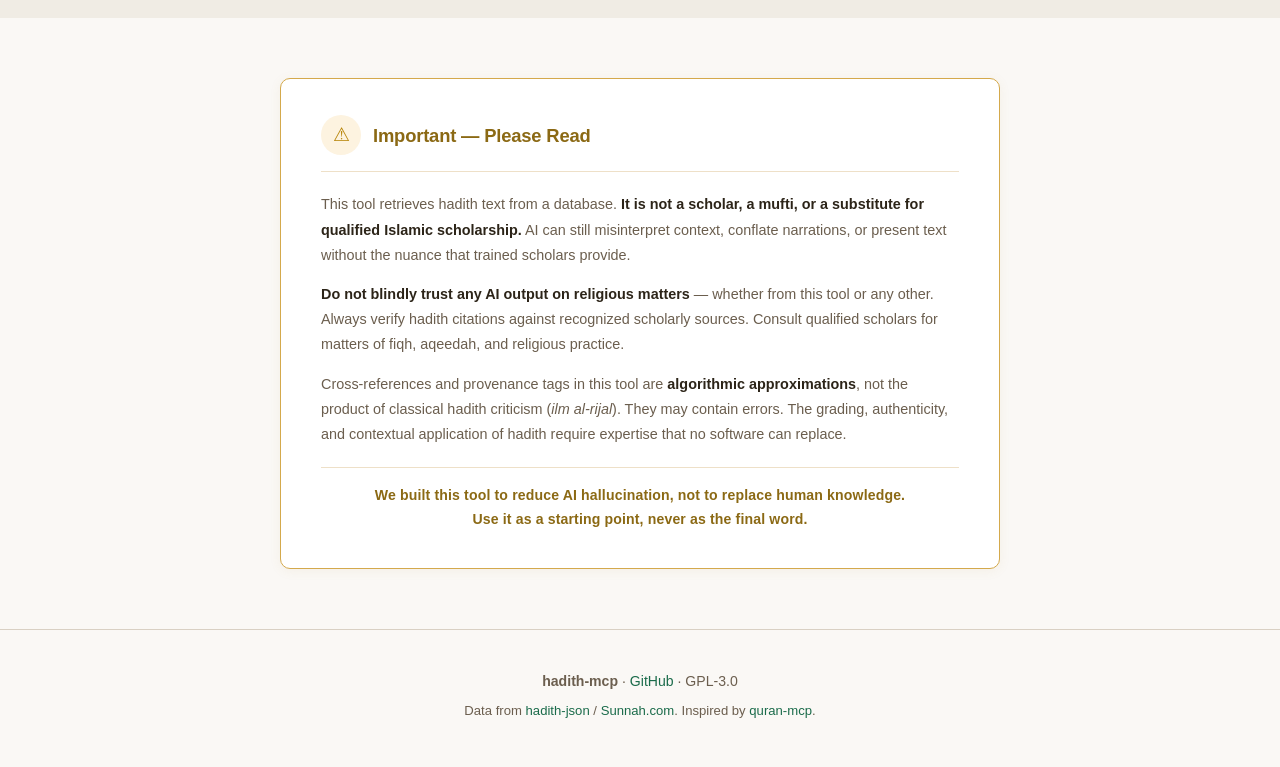
==== commit 33c57f3b: "feat(mcp): add show_hadith interactive reader app + redesign search cards Adds a new show_hadith MCP" ====
--- a/site/index.html
+++ b/site/index.html
@@ -153,7 +153,7 @@
   <div class="container">
     <h2 class="section-title">Available Tools</h2>
     <p class="section-desc">
-      The MCP server exposes five tools. The AI picks the right one based on what you ask.
+      The MCP server exposes six tools. The AI picks the right one based on what you ask.
     </p>
     <div class="tool-grid">
 
@@ -195,6 +195,17 @@
         <p>
           Algorithmic similarity matches across collections for a given hadith —
           useful for <em>mutaba'ah</em>-style exploration.
+        </p>
+      </div>
+
+      <div class="tool-card">
+        <h3>show_hadith</h3>
+        <p>
+          Opens an interactive <strong>Hadith Reader</strong> app in supported MCP hosts.
+          Entry points: <code>hadith_id</code>, <code>collection</code> +
+          <code>hadith_number</code>, or free-text <code>query</code>. Lets users
+          browse results, follow cross-references, and read Arabic side-by-side
+          without leaving the chat.
         </p>
       </div>
 
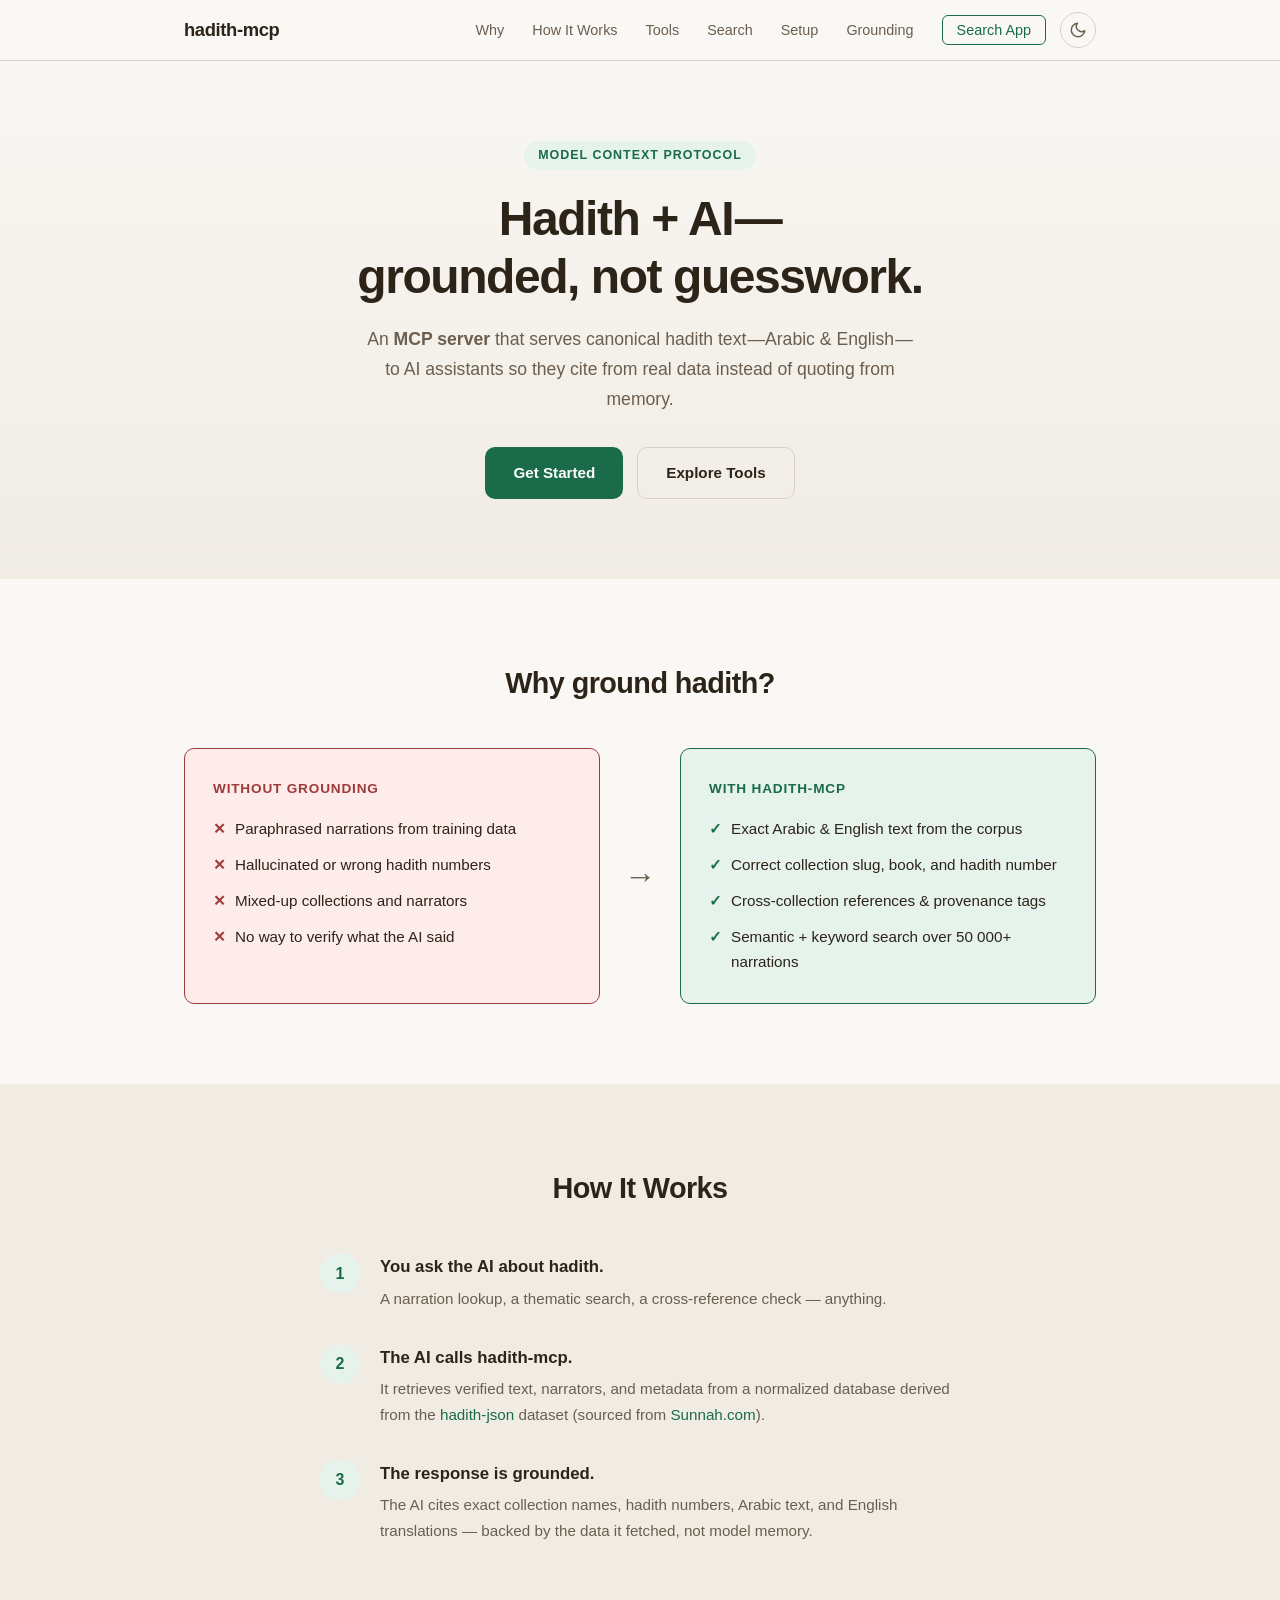
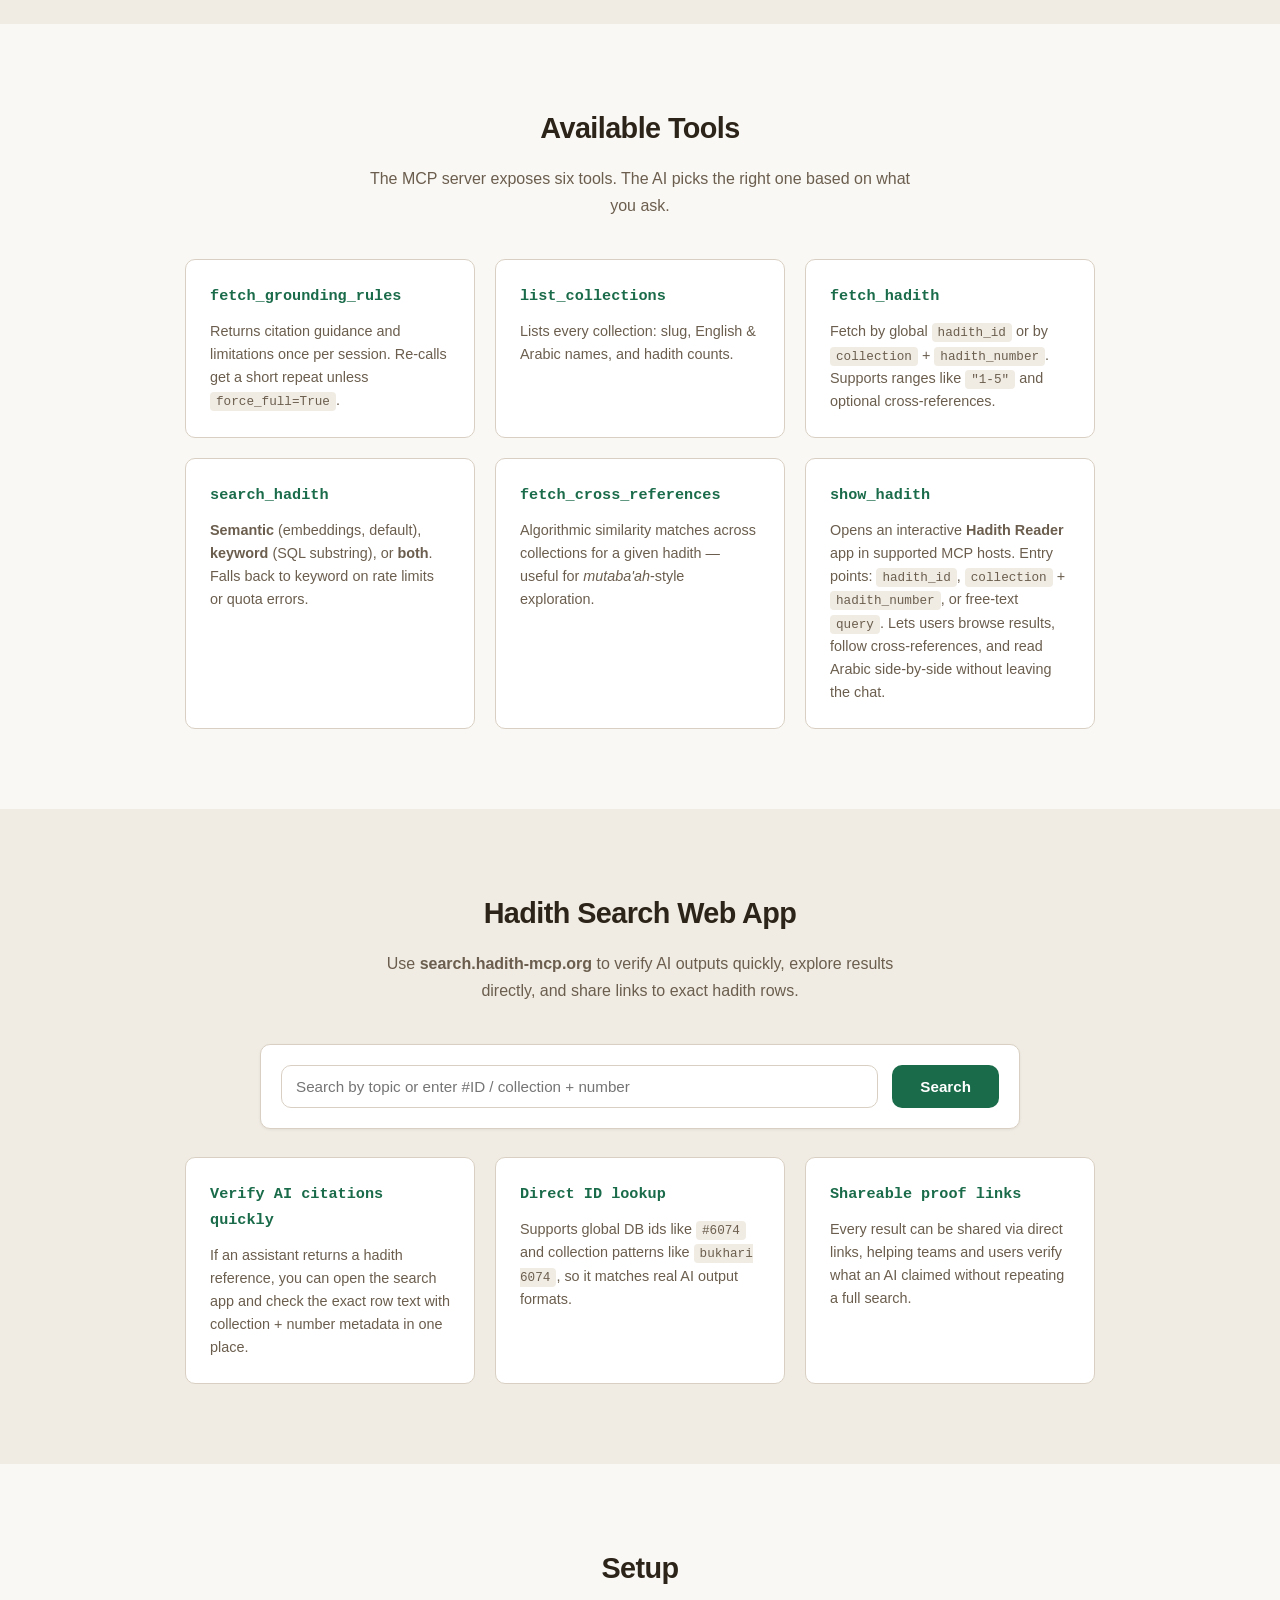
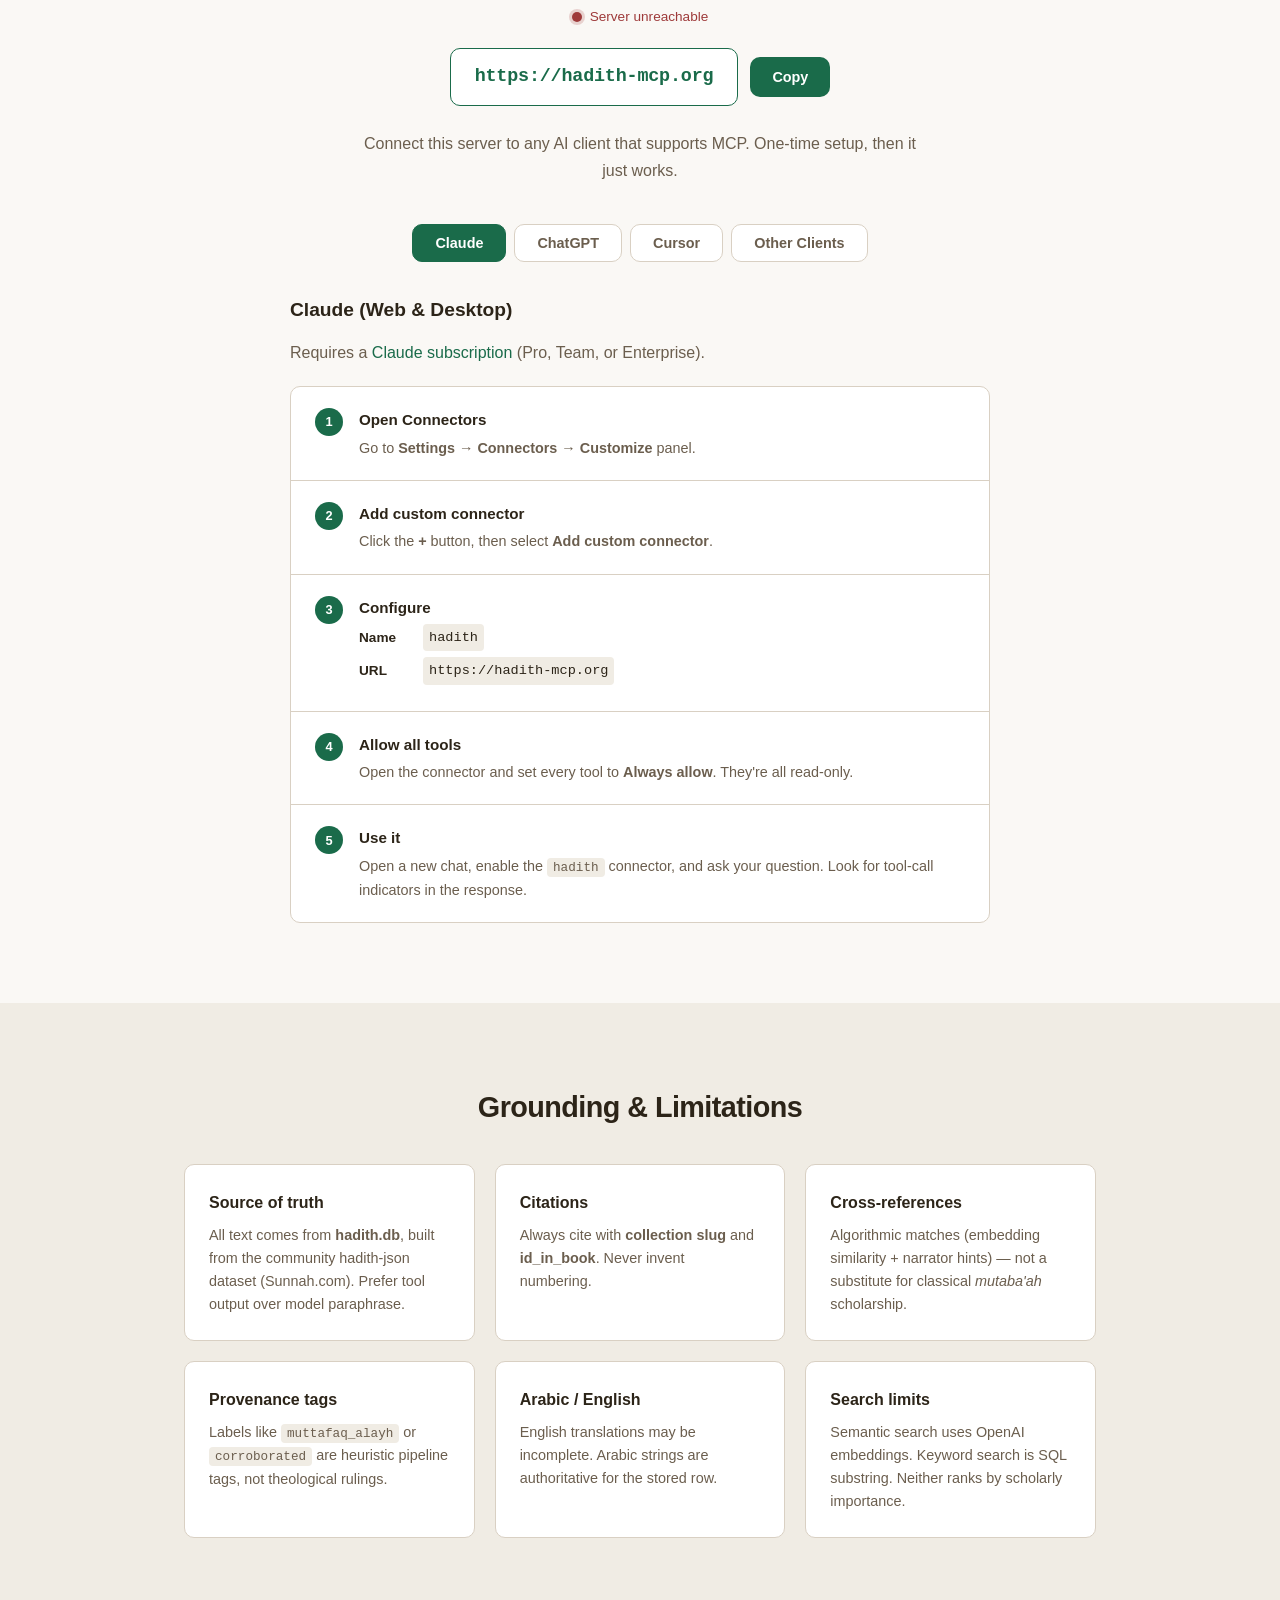
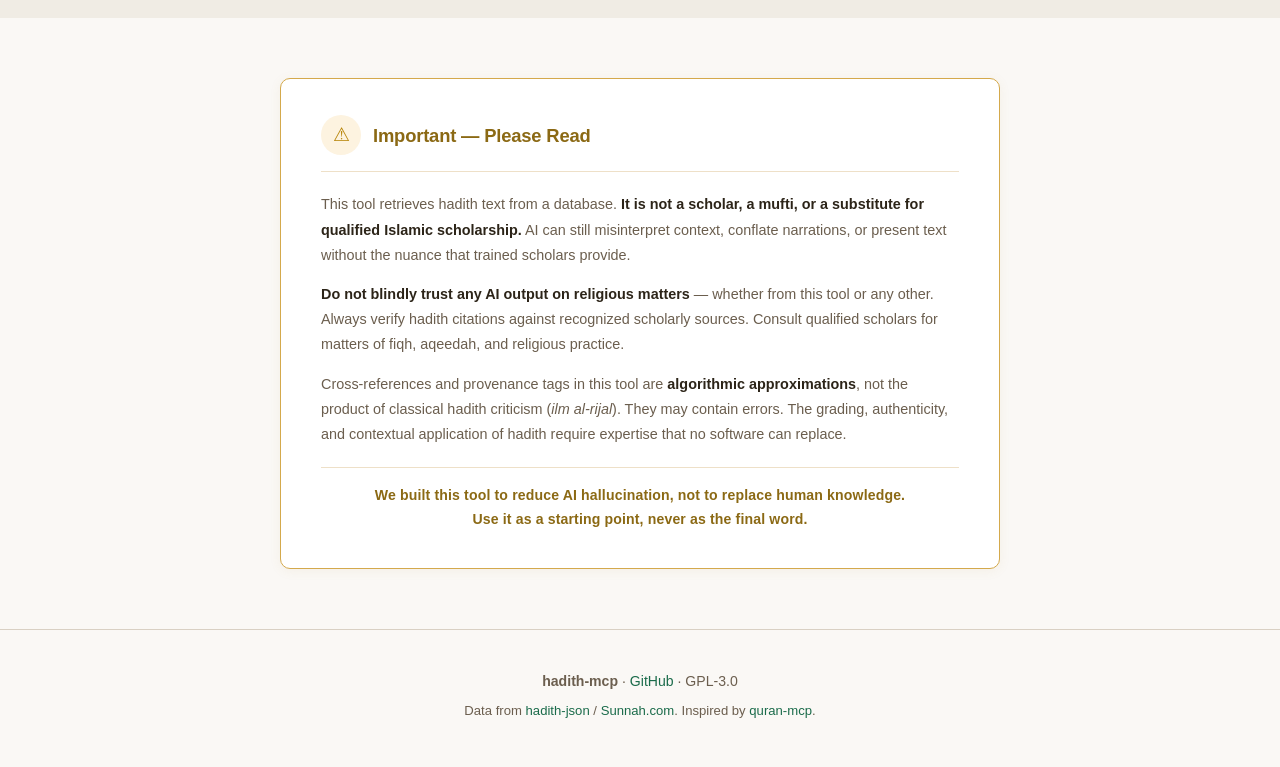
==== commit 0c0b36f3: "feat(ui): dark mode toggle, detail view with cross-refs, provenance filter, sandbox clipboard fix - " ====
--- a/site/index.html
+++ b/site/index.html
@@ -51,9 +51,6 @@
 <nav class="top-nav" id="topNav">
   <div class="nav-inner">
     <a href="#" class="nav-brand">hadith-mcp</a>
-    <button class="nav-toggle" id="navToggle" aria-label="Toggle menu">
-      <span></span><span></span><span></span>
-    </button>
     <ul class="nav-links" id="navLinks">
       <li><a href="#why">Why</a></li>
       <li><a href="#how-it-works">How It Works</a></li>
@@ -63,6 +60,24 @@
       <li><a href="#grounding">Grounding</a></li>
       <li><a href="https://search.hadith-mcp.org" target="_blank" rel="noopener" class="nav-search">Search App</a></li>
     </ul>
+    <button
+      id="themeToggle"
+      class="theme-toggle"
+      type="button"
+      aria-label="Toggle color theme"
+      title="Toggle color theme"
+    >
+      <svg class="icon-sun" viewBox="0 0 24 24" width="18" height="18" fill="none" stroke="currentColor" stroke-width="2" stroke-linecap="round" stroke-linejoin="round" aria-hidden="true">
+        <circle cx="12" cy="12" r="4"/>
+        <path d="M12 2v2M12 20v2M4.93 4.93l1.41 1.41M17.66 17.66l1.41 1.41M2 12h2M20 12h2M4.93 19.07l1.41-1.41M17.66 6.34l1.41-1.41"/>
+      </svg>
+      <svg class="icon-moon" viewBox="0 0 24 24" width="18" height="18" fill="none" stroke="currentColor" stroke-width="2" stroke-linecap="round" stroke-linejoin="round" aria-hidden="true">
+        <path d="M21 12.79A9 9 0 1 1 11.21 3 7 7 0 0 0 21 12.79z"/>
+      </svg>
+    </button>
+    <button class="nav-toggle" id="navToggle" aria-label="Toggle menu">
+      <span></span><span></span><span></span>
+    </button>
   </div>
 </nav>
 
--- a/site/style.css
+++ b/site/style.css
@@ -31,6 +31,46 @@
   --transition: .2s ease;
 }
 
+/* Dark palette — auto (respects OS) unless user has manually chosen light. */
+@media (prefers-color-scheme: dark) {
+  :root:not([data-theme="light"]) {
+    --clr-bg: #14110d;
+    --clr-bg-alt: #241f17;
+    --clr-surface: #1f1c17;
+    --clr-text: #f2ecdb;
+    --clr-text-muted: #c7b99f;
+    --clr-accent: #5fc89a;
+    --clr-accent-light: #1a3a27;
+    --clr-accent-dark: #82e0b6;
+    --clr-danger: #e87070;
+    --clr-danger-light: #3a2020;
+    --clr-border: #3a3228;
+    --clr-code-bg: #111118;
+    --clr-code-text: #cdd6f4;
+    --shadow-sm: 0 1px 3px rgba(0, 0, 0, .4);
+    --shadow-md: 0 6px 24px rgba(0, 0, 0, .5);
+  }
+}
+
+/* Dark palette — manual toggle override. */
+:root[data-theme="dark"] {
+  --clr-bg: #14110d;
+  --clr-bg-alt: #241f17;
+  --clr-surface: #1f1c17;
+  --clr-text: #f2ecdb;
+  --clr-text-muted: #c7b99f;
+  --clr-accent: #5fc89a;
+  --clr-accent-light: #1a3a27;
+  --clr-accent-dark: #82e0b6;
+  --clr-danger: #e87070;
+  --clr-danger-light: #3a2020;
+  --clr-border: #3a3228;
+  --clr-code-bg: #111118;
+  --clr-code-text: #cdd6f4;
+  --shadow-sm: 0 1px 3px rgba(0, 0, 0, .4);
+  --shadow-md: 0 6px 24px rgba(0, 0, 0, .5);
+}
+
 html {
   scroll-behavior: smooth;
   scroll-padding-top: 72px;
@@ -82,7 +122,7 @@
   left: 0;
   right: 0;
   z-index: 100;
-  background: rgba(250, 248, 245, .92);
+  background: color-mix(in srgb, var(--clr-bg) 92%, transparent);
   backdrop-filter: blur(12px);
   -webkit-backdrop-filter: blur(12px);
   border-bottom: 1px solid var(--clr-border);
@@ -99,7 +139,7 @@
   padding: 0 24px;
   display: flex;
   align-items: center;
-  justify-content: space-between;
+  gap: 14px;
   height: 60px;
 }
 
@@ -120,6 +160,7 @@
   display: flex;
   gap: 28px;
   align-items: center;
+  margin-left: auto;
 }
 
 .nav-links a {
@@ -156,6 +197,49 @@
   border-color: var(--clr-accent);
   background: var(--clr-accent-light);
 }
+
+/* ─── Theme toggle (sun/moon) ─── */
+.theme-toggle {
+  width: 36px;
+  height: 36px;
+  padding: 0;
+  display: inline-flex;
+  align-items: center;
+  justify-content: center;
+  background: transparent;
+  border: 1px solid var(--clr-border);
+  border-radius: 999px;
+  color: var(--clr-text-muted);
+  cursor: pointer;
+  flex-shrink: 0;
+  transition: background var(--transition), border-color var(--transition), color var(--transition);
+}
+
+.theme-toggle:hover {
+  background: var(--clr-bg-alt);
+  border-color: var(--clr-accent);
+  color: var(--clr-accent);
+}
+
+.theme-toggle:focus-visible {
+  outline: none;
+  border-color: var(--clr-accent);
+  box-shadow: 0 0 0 3px color-mix(in srgb, var(--clr-accent) 25%, transparent);
+}
+
+.theme-toggle .icon-sun { display: none; }
+.theme-toggle .icon-moon { display: block; }
+
+@media (prefers-color-scheme: dark) {
+  :root:not([data-theme="light"]) .theme-toggle .icon-sun { display: block; }
+  :root:not([data-theme="light"]) .theme-toggle .icon-moon { display: none; }
+}
+
+:root[data-theme="dark"] .theme-toggle .icon-sun { display: block; }
+:root[data-theme="dark"] .theme-toggle .icon-moon { display: none; }
+
+:root[data-theme="light"] .theme-toggle .icon-sun { display: none; }
+:root[data-theme="light"] .theme-toggle .icon-moon { display: block; }
 
 .nav-toggle {
   display: none;
@@ -445,9 +529,17 @@
 /* ─── Search Site Section ─── */
 .search-site-cta {
   display: flex;
-  justify-content: center;
   gap: 14px;
   flex-wrap: wrap;
+}
+
+.search-site-cta .search-site-input {
+  flex: 1 1 0;
+  min-width: 0;
+}
+
+.search-site-cta .btn {
+  flex-shrink: 0;
 }
 
 .search-site-cta-card {
@@ -468,7 +560,8 @@
 }
 
 .search-site-input {
-  min-width: min(560px, 90vw);
+  width: 100%;
+  min-width: 0;
   padding: 12px 14px;
   font-size: .95rem;
   border-radius: var(--radius);
@@ -893,6 +986,53 @@
   }
 }
 
+/* ─── Dark-mode overrides for hardcoded colours ─── */
+@media (prefers-color-scheme: dark) {
+  :root:not([data-theme="light"]) .disclaimer-card {
+    border-color: #8b6914;
+    box-shadow: 0 2px 12px rgba(0, 0, 0, .3);
+  }
+  :root:not([data-theme="light"]) .disclaimer-header {
+    border-bottom-color: #3a3020;
+  }
+  :root:not([data-theme="light"]) .disclaimer-icon {
+    background: #3a2e17;
+    color: #f0d294;
+  }
+  :root:not([data-theme="light"]) .disclaimer-header h2 {
+    color: #f0d294;
+  }
+  :root:not([data-theme="light"]) .disclaimer-footer {
+    border-top-color: #3a3020;
+    color: #f0d294;
+  }
+  :root:not([data-theme="light"]) .status-label.online {
+    color: #4ade80;
+  }
+}
+
+:root[data-theme="dark"] .disclaimer-card {
+  border-color: #8b6914;
+  box-shadow: 0 2px 12px rgba(0, 0, 0, .3);
+}
+:root[data-theme="dark"] .disclaimer-header {
+  border-bottom-color: #3a3020;
+}
+:root[data-theme="dark"] .disclaimer-icon {
+  background: #3a2e17;
+  color: #f0d294;
+}
+:root[data-theme="dark"] .disclaimer-header h2 {
+  color: #f0d294;
+}
+:root[data-theme="dark"] .disclaimer-footer {
+  border-top-color: #3a3020;
+  color: #f0d294;
+}
+:root[data-theme="dark"] .status-label.online {
+  color: #4ade80;
+}
+
 /* ─── Footer ─── */
 .site-footer {
   padding: 40px 0;
@@ -914,6 +1054,10 @@
 @media (max-width: 768px) {
   .nav-toggle {
     display: flex;
+  }
+
+  .theme-toggle {
+    margin-left: auto;
   }
 
   .nav-links {
@@ -929,6 +1073,7 @@
     max-height: 0;
     overflow: hidden;
     transition: max-height .3s ease;
+    margin-left: 0;
   }
 
   .nav-links.open {
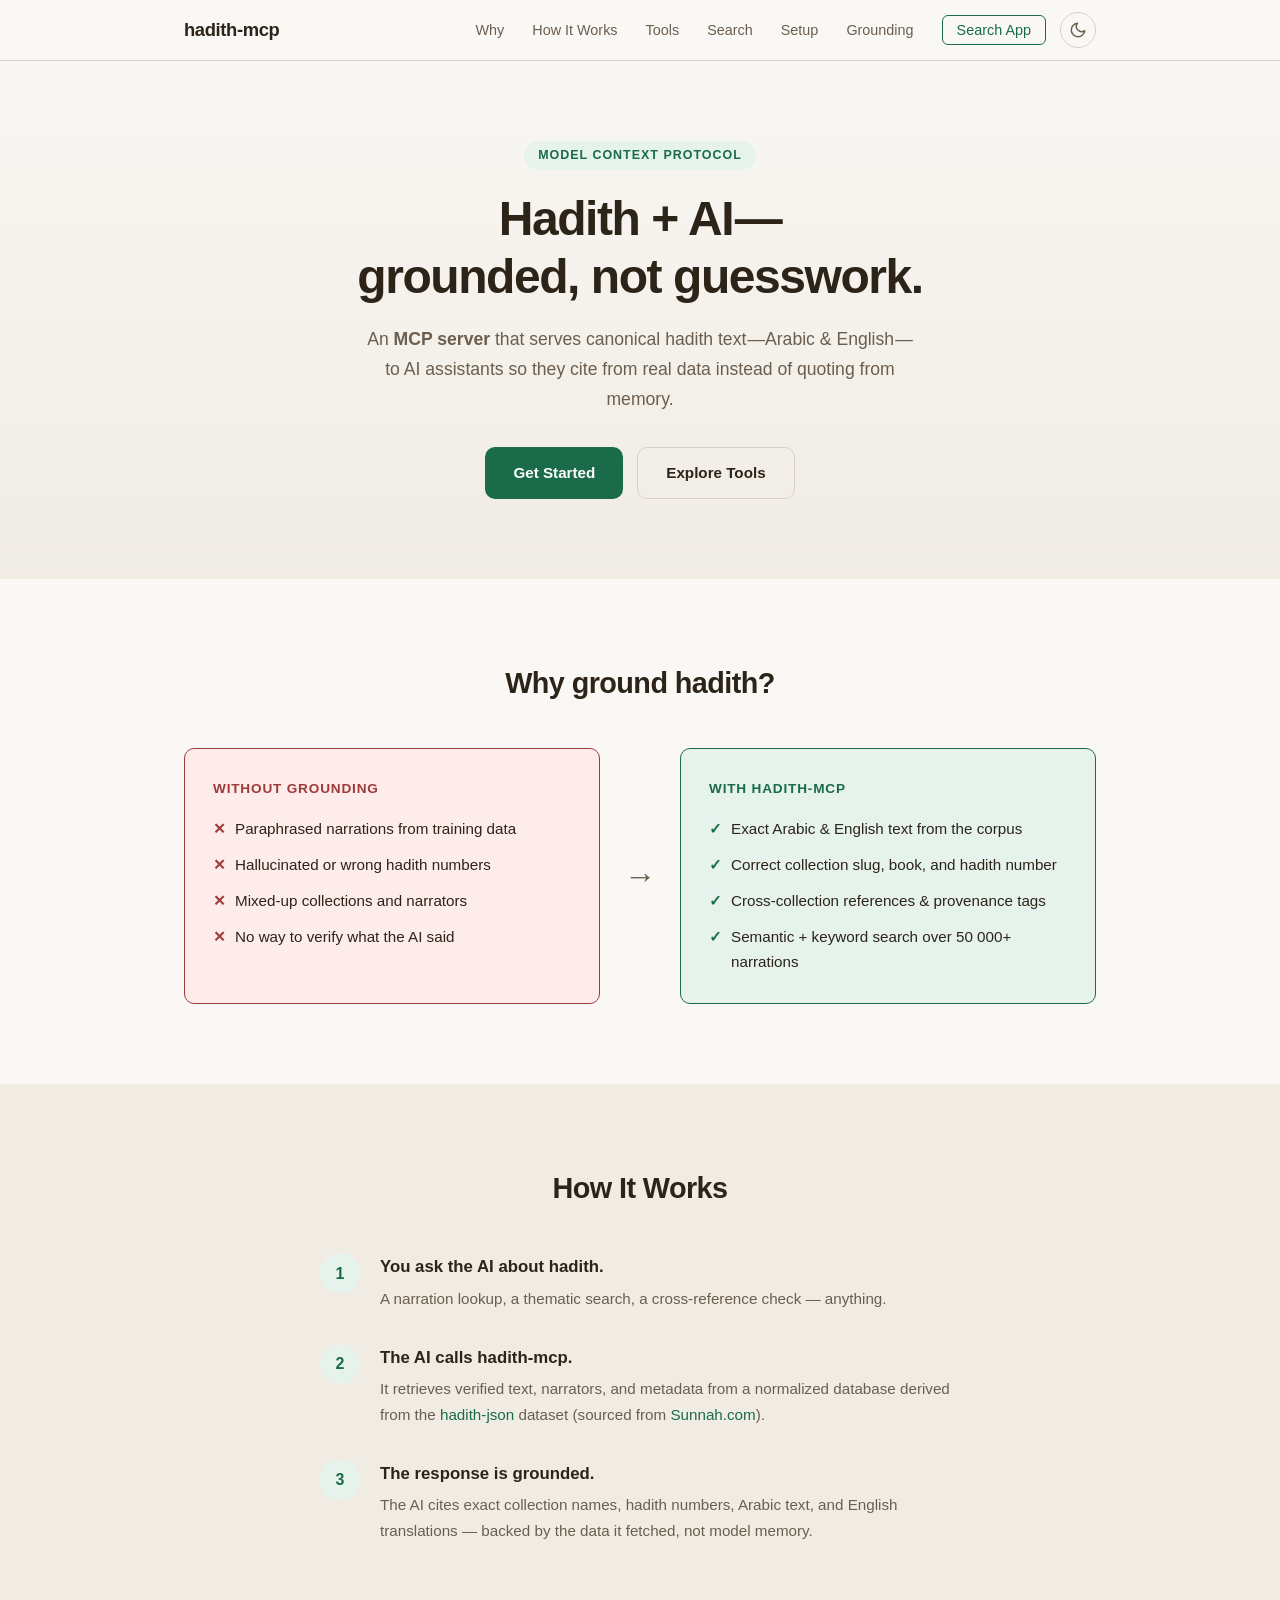
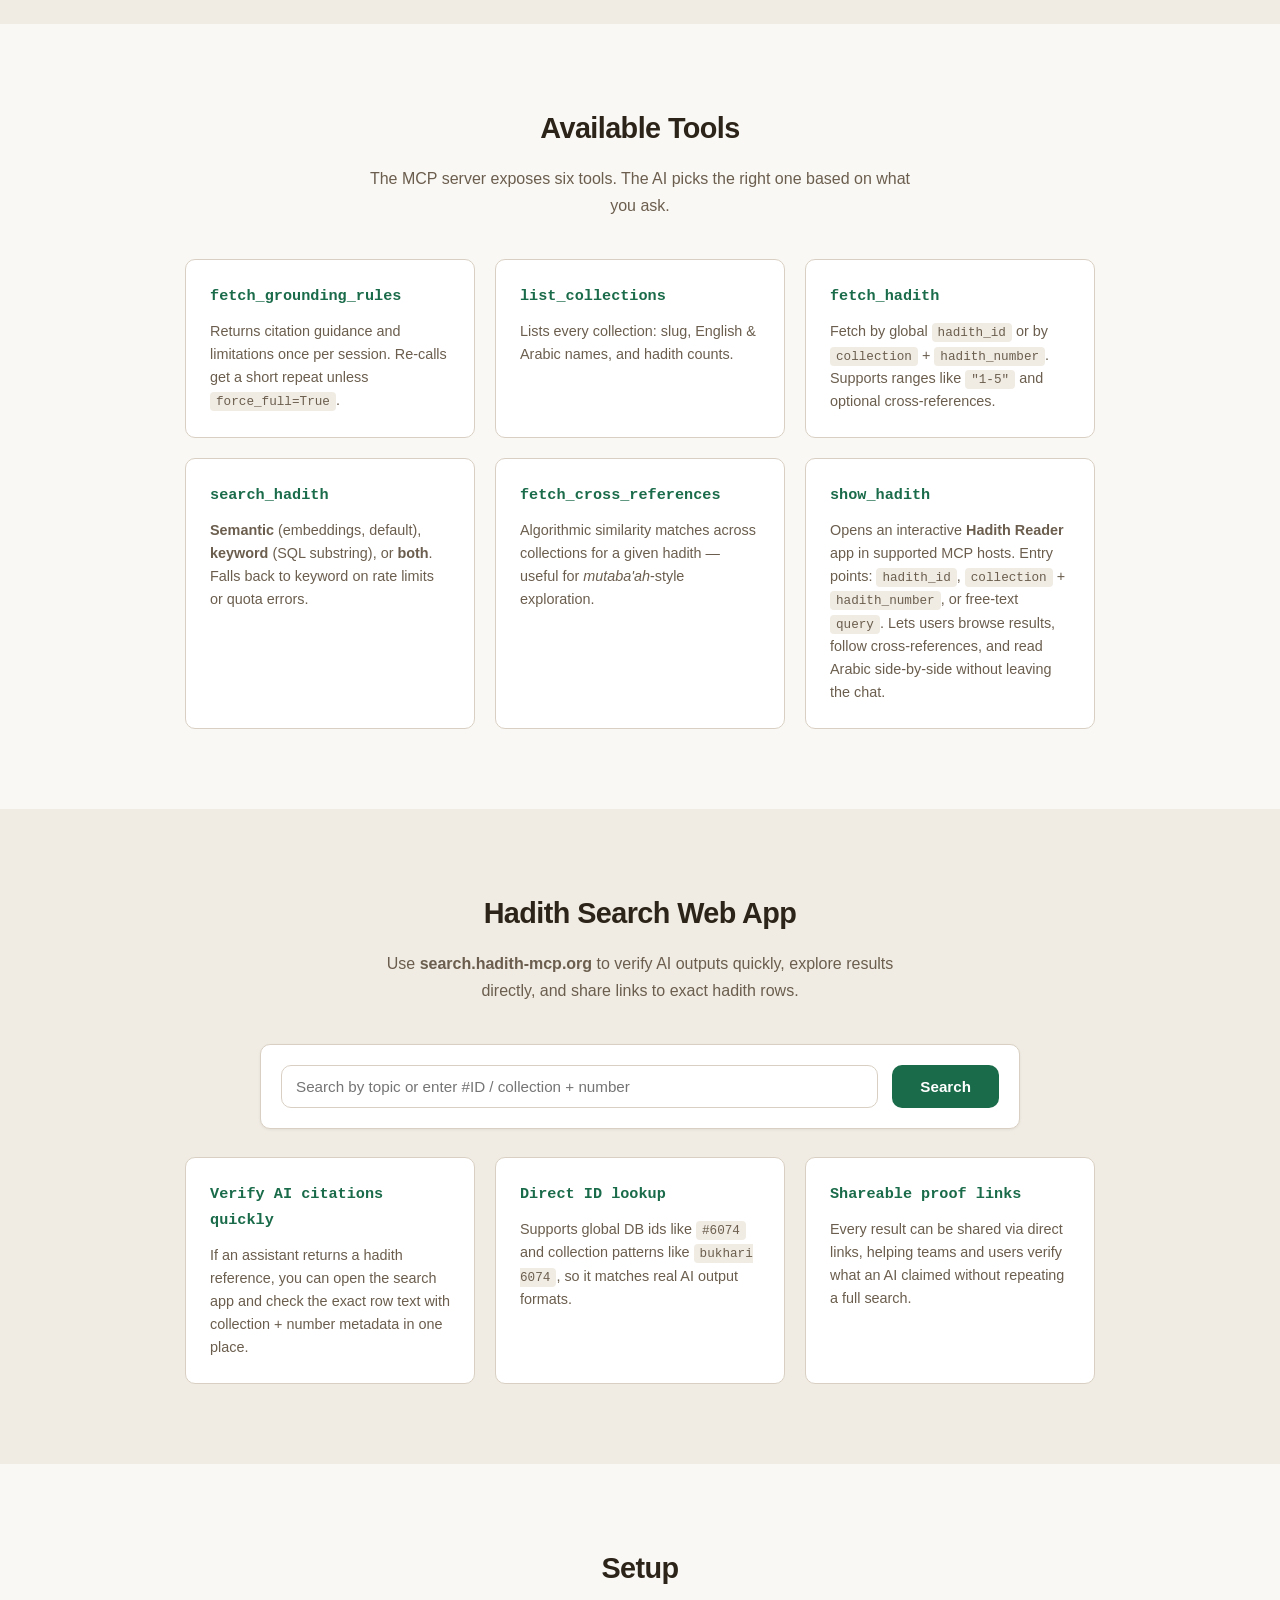
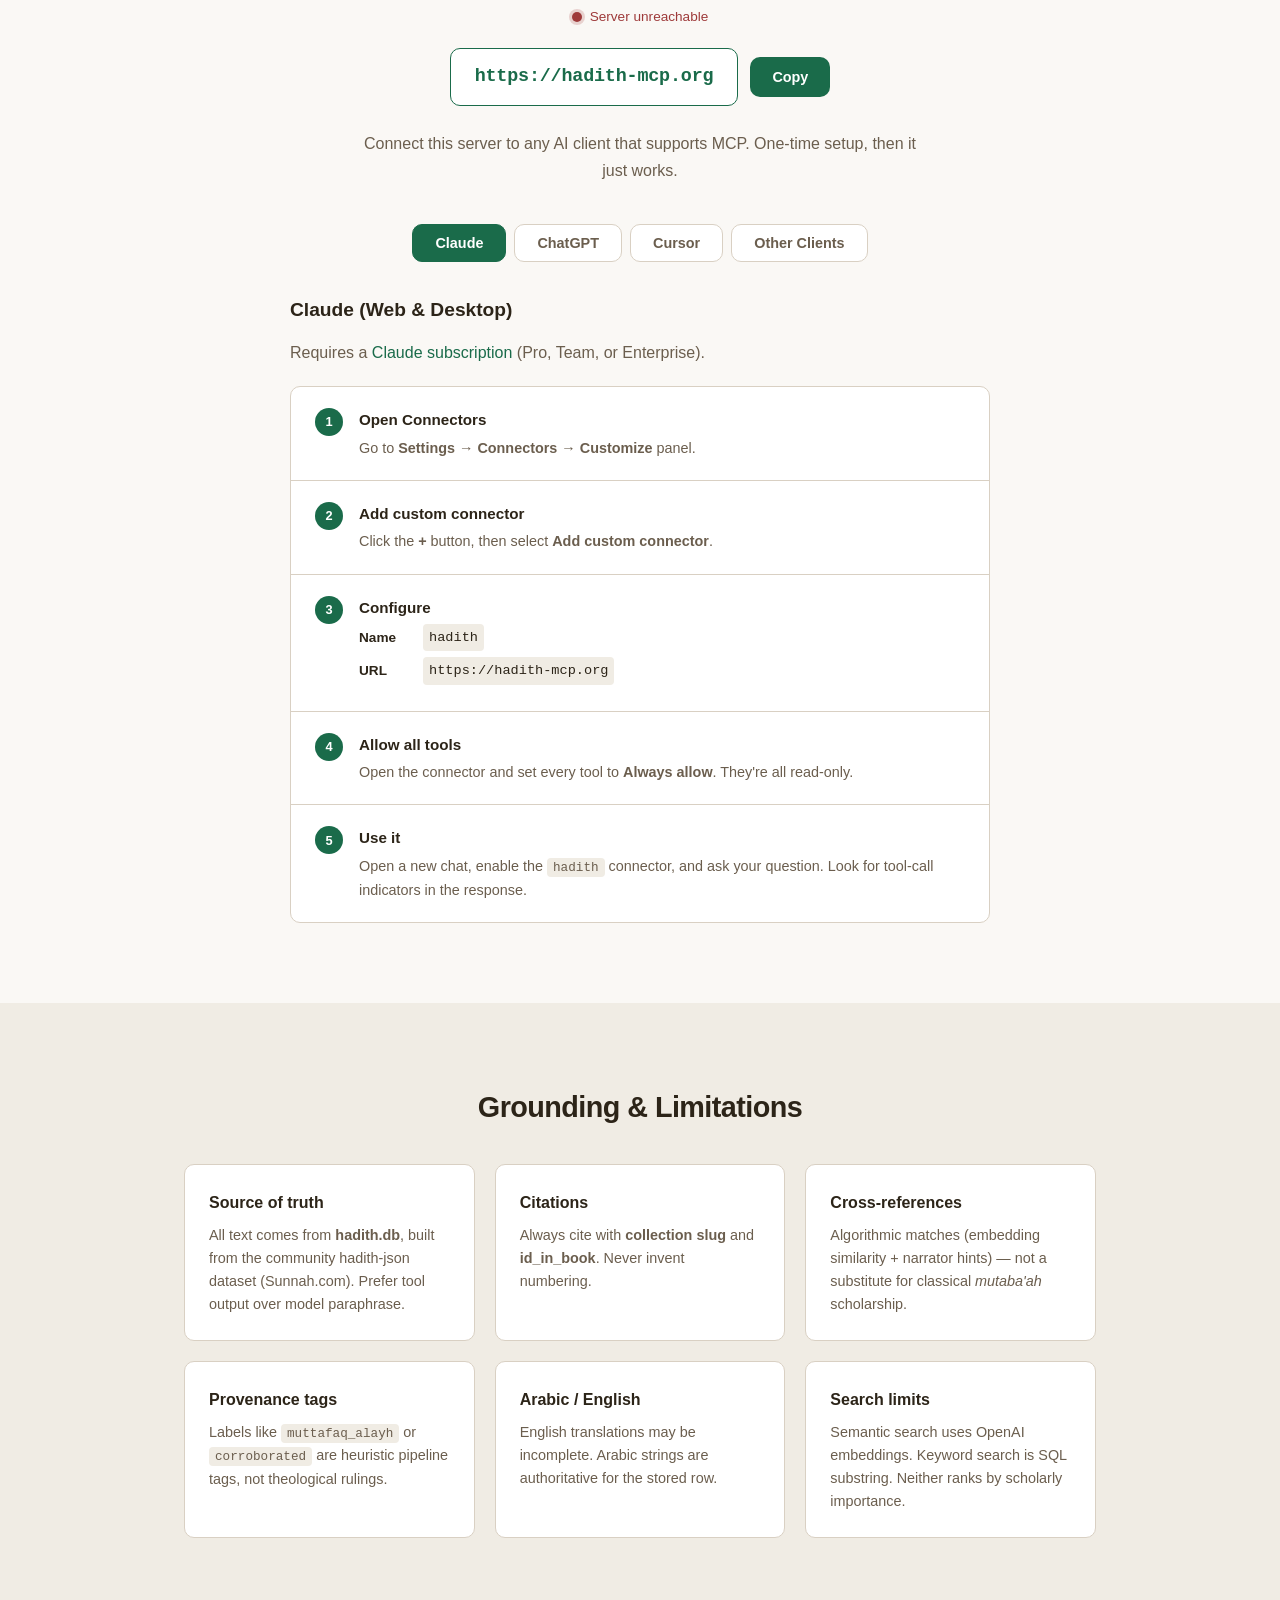
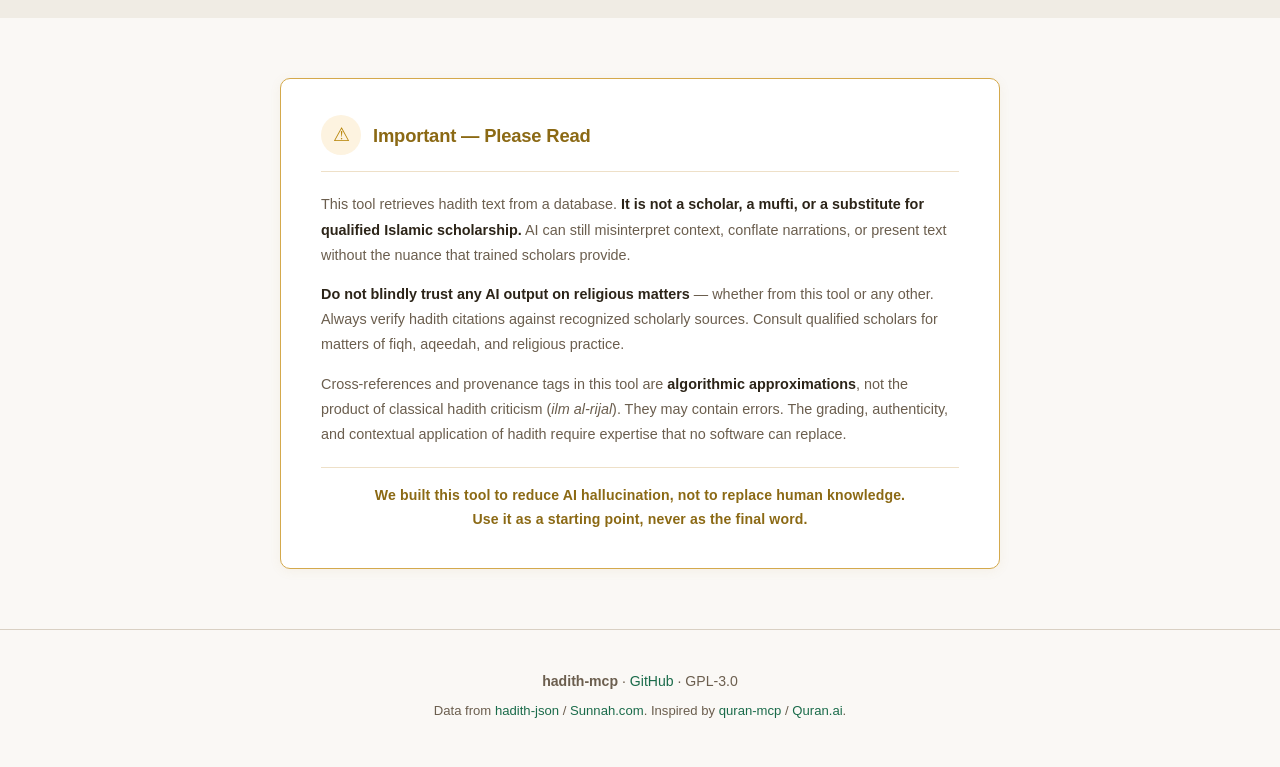
==== commit cd151919: "fix(site): break footer credit before "Inspired" on mobile Insert a mobile-only <br> so quran-mcp / " ====
--- a/site/index.html
+++ b/site/index.html
@@ -32,6 +32,7 @@
     "license": "https://www.gnu.org/licenses/gpl-3.0.html",
     "codeRepository": "https://github.com/ovehbe/hadith-mcp",
     "isAccessibleForFree": true,
+    "inLanguage": ["en", "ar"],
     "offers": {
       "@type": "Offer",
       "price": "0",
@@ -40,6 +41,7 @@
   }
   </script>
 
+  <link rel="sitemap" type="application/xml" href="/sitemap.xml">
   <link rel="icon" href="/favicon.ico" sizes="any">
   <link rel="icon" href="/logo.png" type="image/png">
   <link rel="apple-touch-icon" href="/logo.png">
@@ -561,8 +563,9 @@
       </p>
       <p class="footer-credit">
         Data from <a href="https://github.com/AhmedBaset/hadith-json" target="_blank" rel="noopener">hadith-json</a>
-        / <a href="https://sunnah.com/" target="_blank" rel="noopener">Sunnah.com</a>.
-        Inspired by <a href="https://github.com/quran/quran-mcp" target="_blank" rel="noopener">quran-mcp</a>.
+        / <a href="https://sunnah.com/" target="_blank" rel="noopener">Sunnah.com</a>.<br class="footer-credit-mobile-break" aria-hidden="true" />
+        Inspired by <a href="https://github.com/quran/quran-mcp" target="_blank" rel="noopener">quran-mcp</a>
+        / <a href="https://quran.ai" target="_blank" rel="noopener">Quran.ai</a>.
       </p>
     </div>
   </div>
--- a/site/style.css
+++ b/site/style.css
@@ -1050,8 +1050,17 @@
   font-size: .82rem !important;
 }
 
+/* Line break before “Inspired…” only on narrow screens */
+.footer-credit-mobile-break {
+  display: none;
+}
+
 /* ─── Responsive ─── */
 @media (max-width: 768px) {
+  .footer-credit-mobile-break {
+    display: block;
+  }
+
   .nav-toggle {
     display: flex;
   }
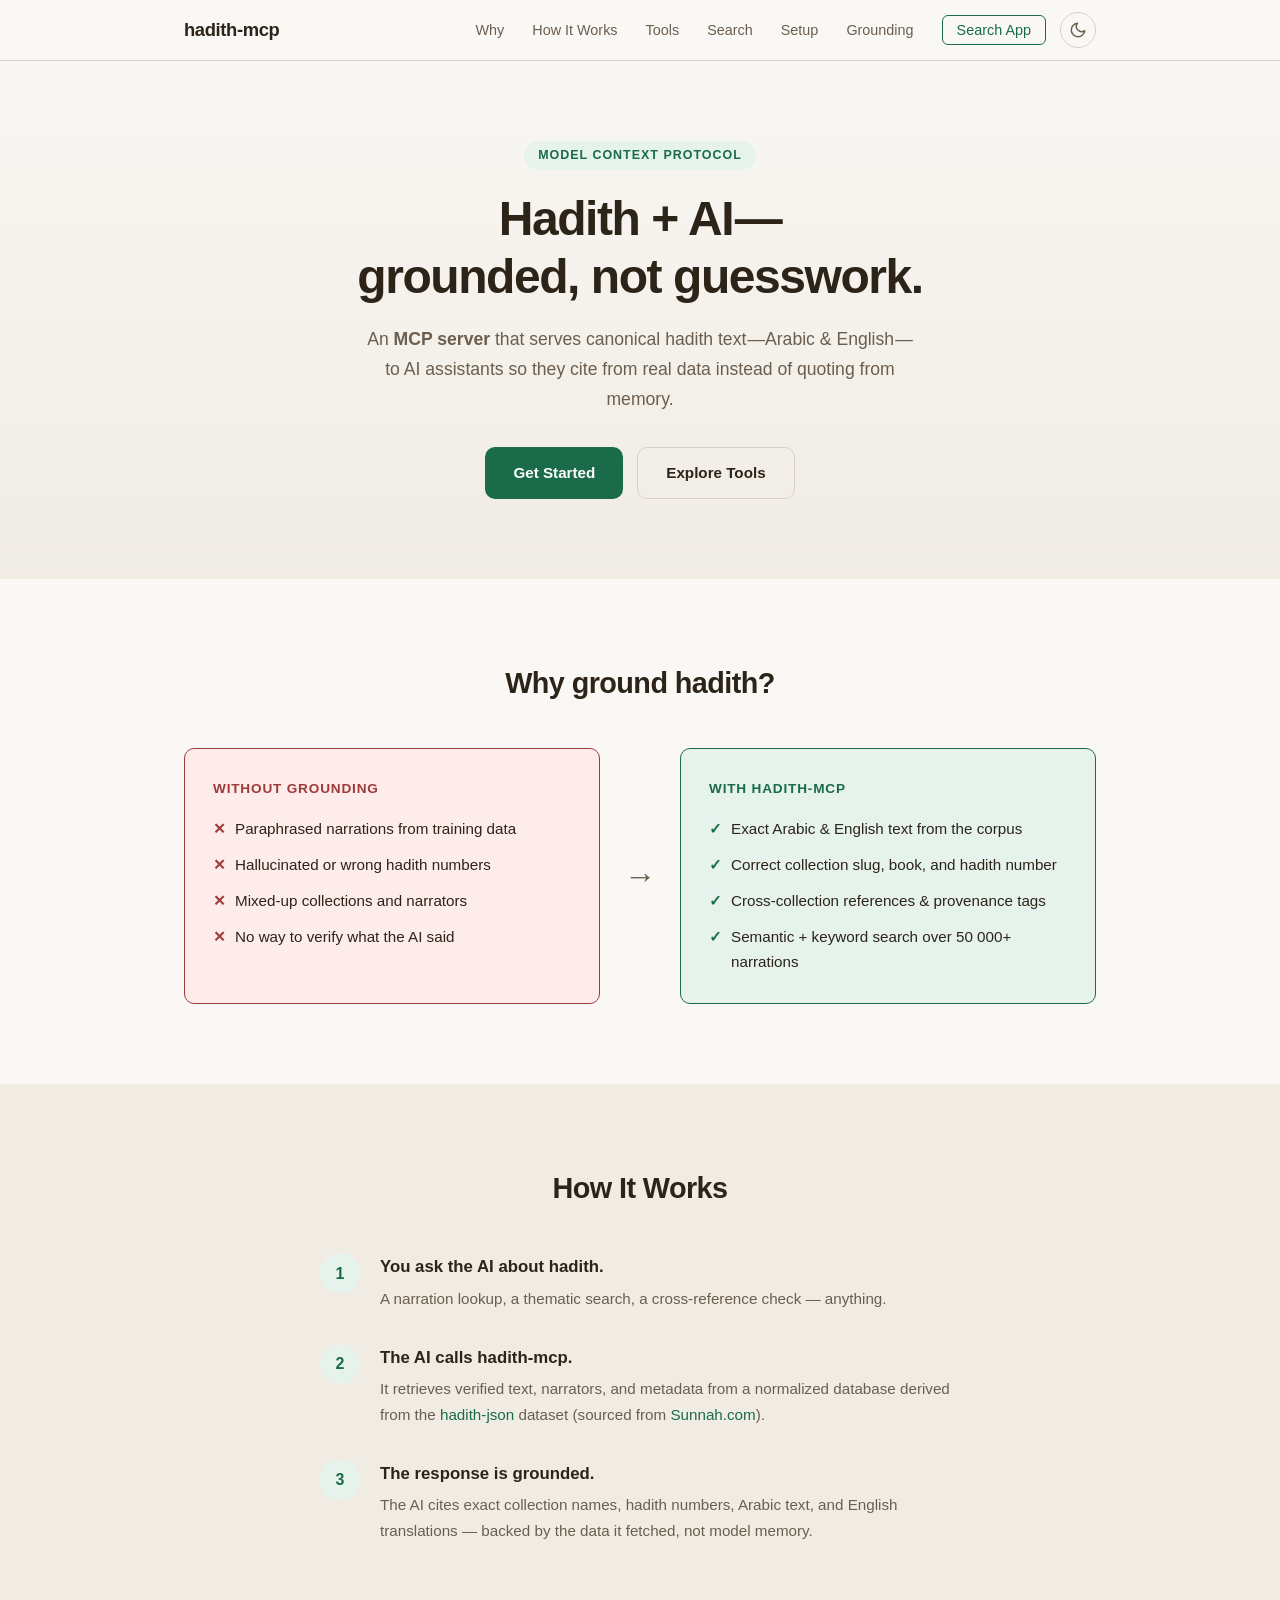
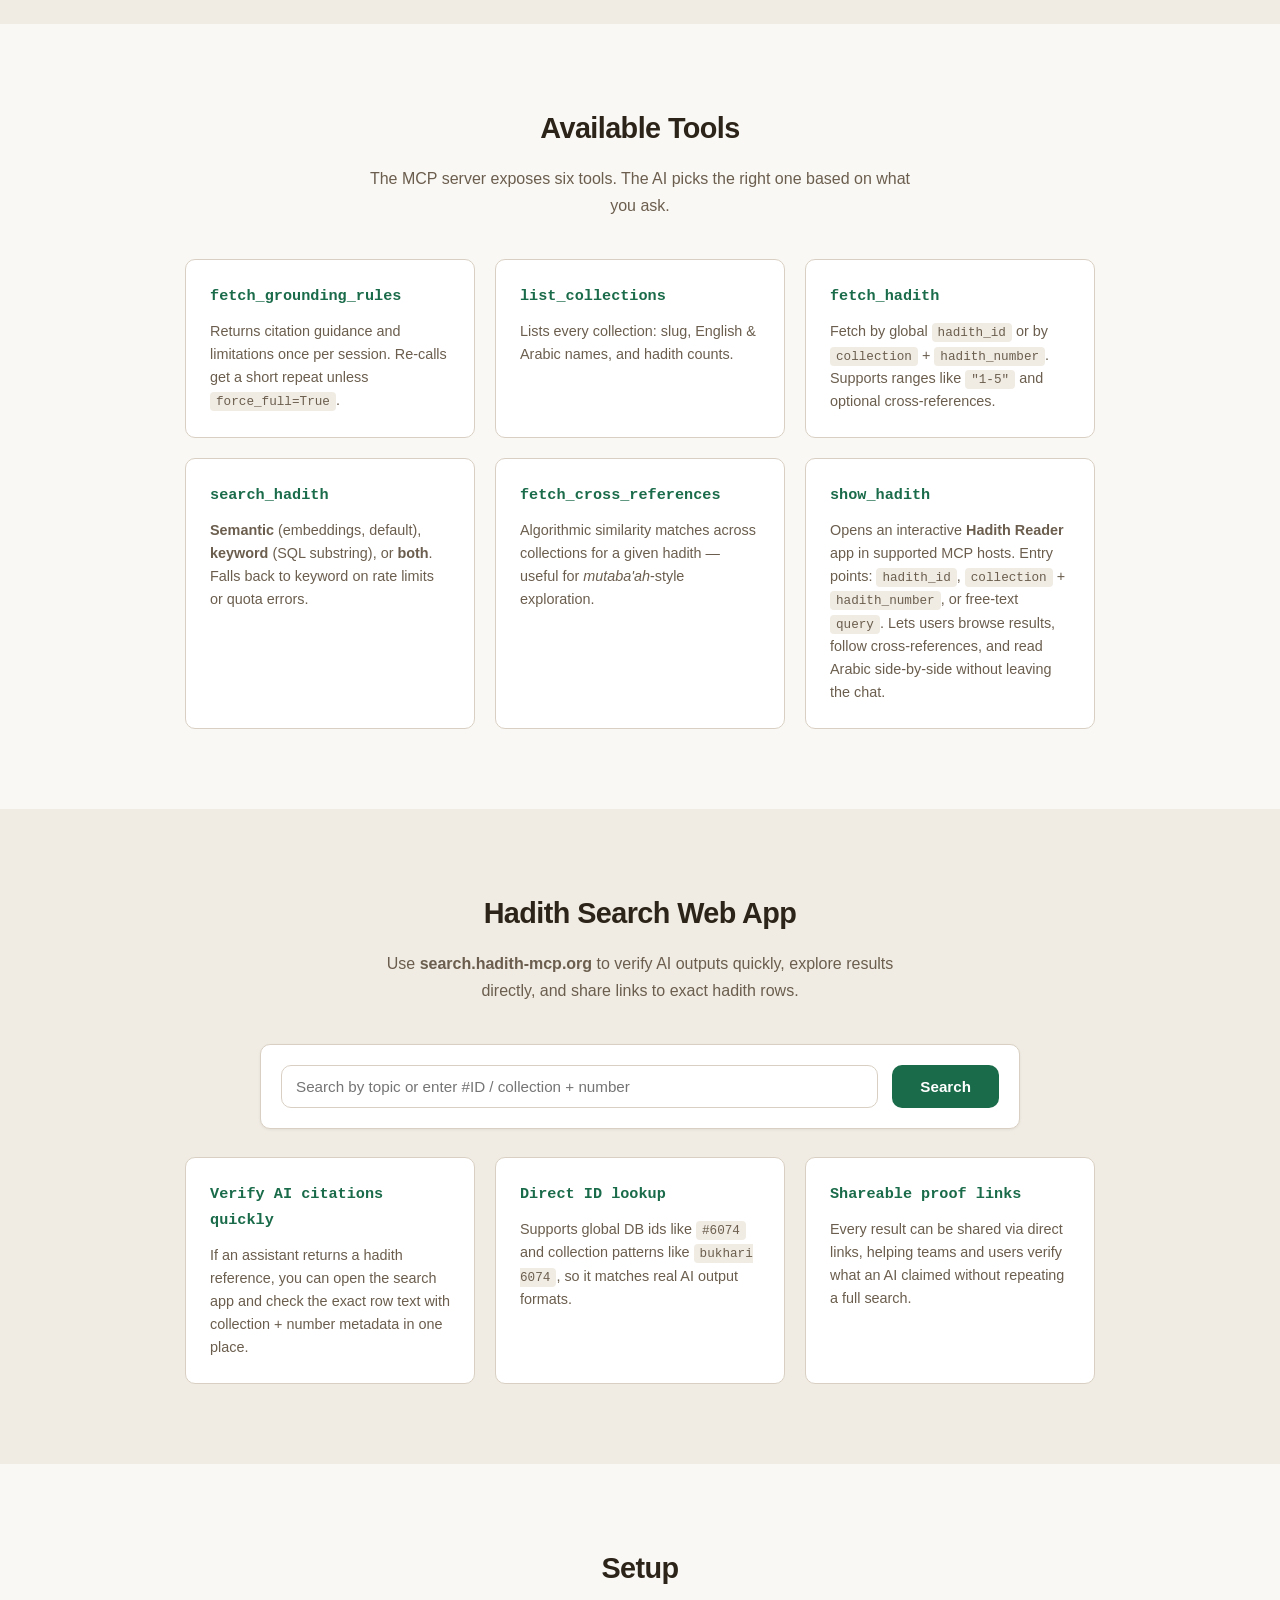
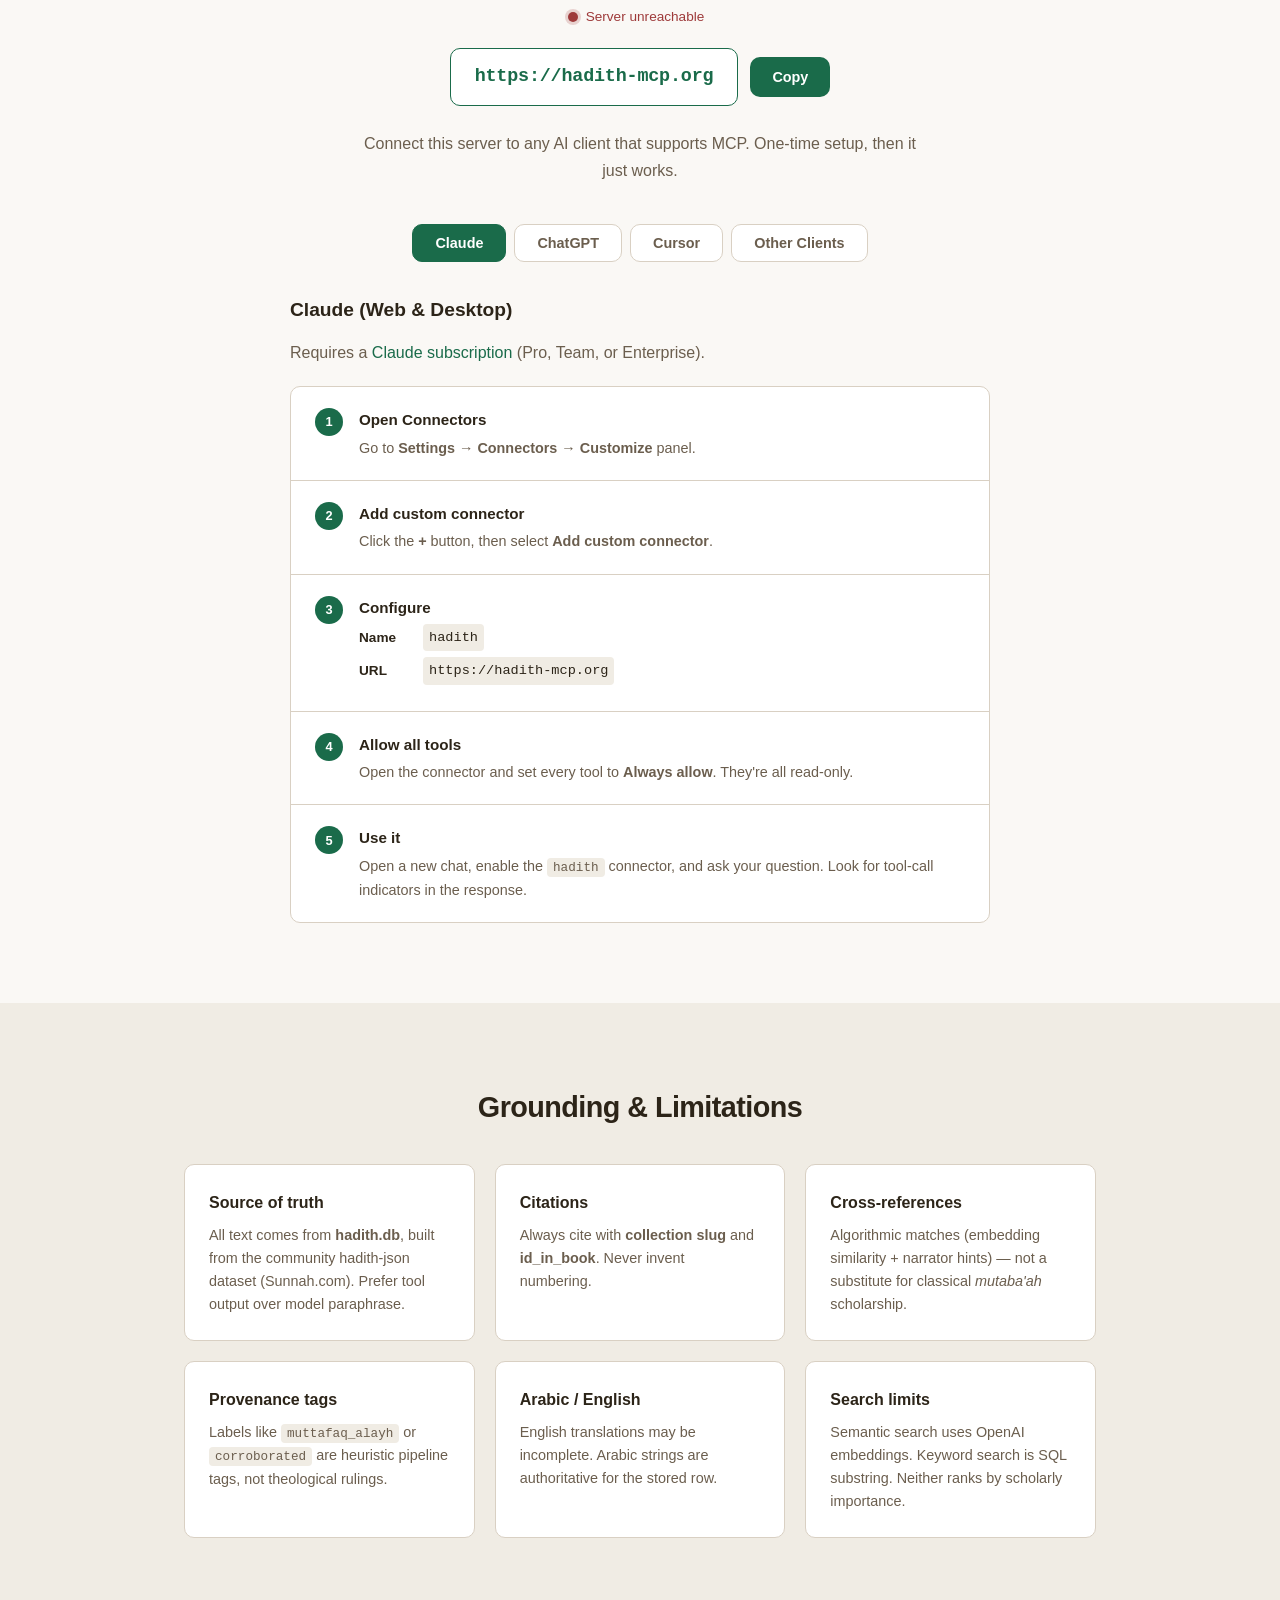
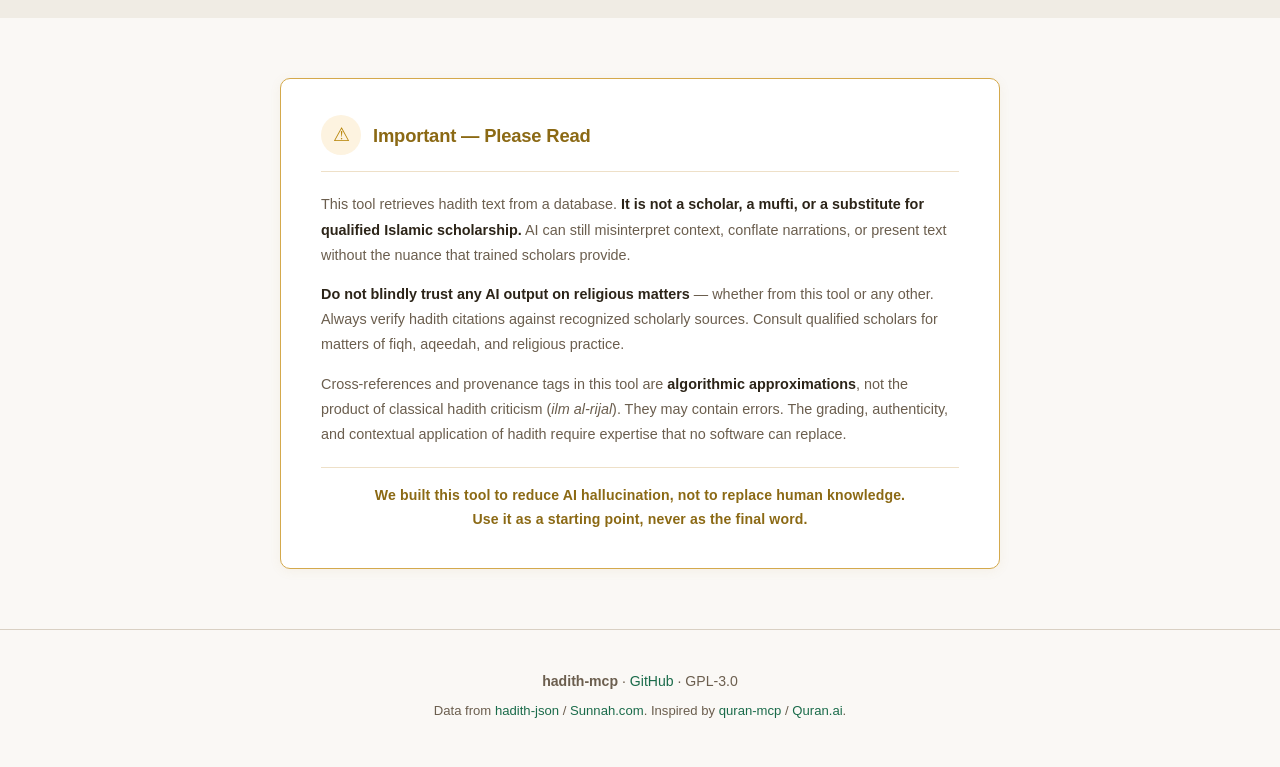
==== commit b3a5b3b6: "Add persistent usage stats (stats.db) and /api/stats Introduce StatsTracker for SQLite-backed event " ====
--- a/site/index.html
+++ b/site/index.html
@@ -283,6 +283,7 @@
     <div class="server-status" id="serverStatus">
       <span class="status-dot" id="statusDot"></span>
       <span class="status-label" id="statusLabel">Checking server…</span>
+      <span class="usage-stats-chips" id="usageStatsChips" hidden aria-live="polite"></span>
     </div>
     <div class="server-url-box">
       <code class="server-url-value">https://hadith-mcp.org</code>
--- a/site/style.css
+++ b/site/style.css
@@ -624,11 +624,27 @@
   display: flex;
   align-items: center;
   justify-content: center;
+  flex-wrap: wrap;
   gap: 8px;
   margin-bottom: 20px;
   font-size: .85rem;
   font-weight: 500;
   color: var(--clr-text-muted);
+}
+
+.usage-stats-chips {
+  display: inline-flex;
+  flex-wrap: wrap;
+  align-items: center;
+  gap: 0;
+  font-weight: 400;
+  letter-spacing: 0.01em;
+}
+
+.usage-stats-chips .usage-stat-sep {
+  margin: 0 0.4em;
+  opacity: 0.5;
+  user-select: none;
 }
 
 .status-dot {
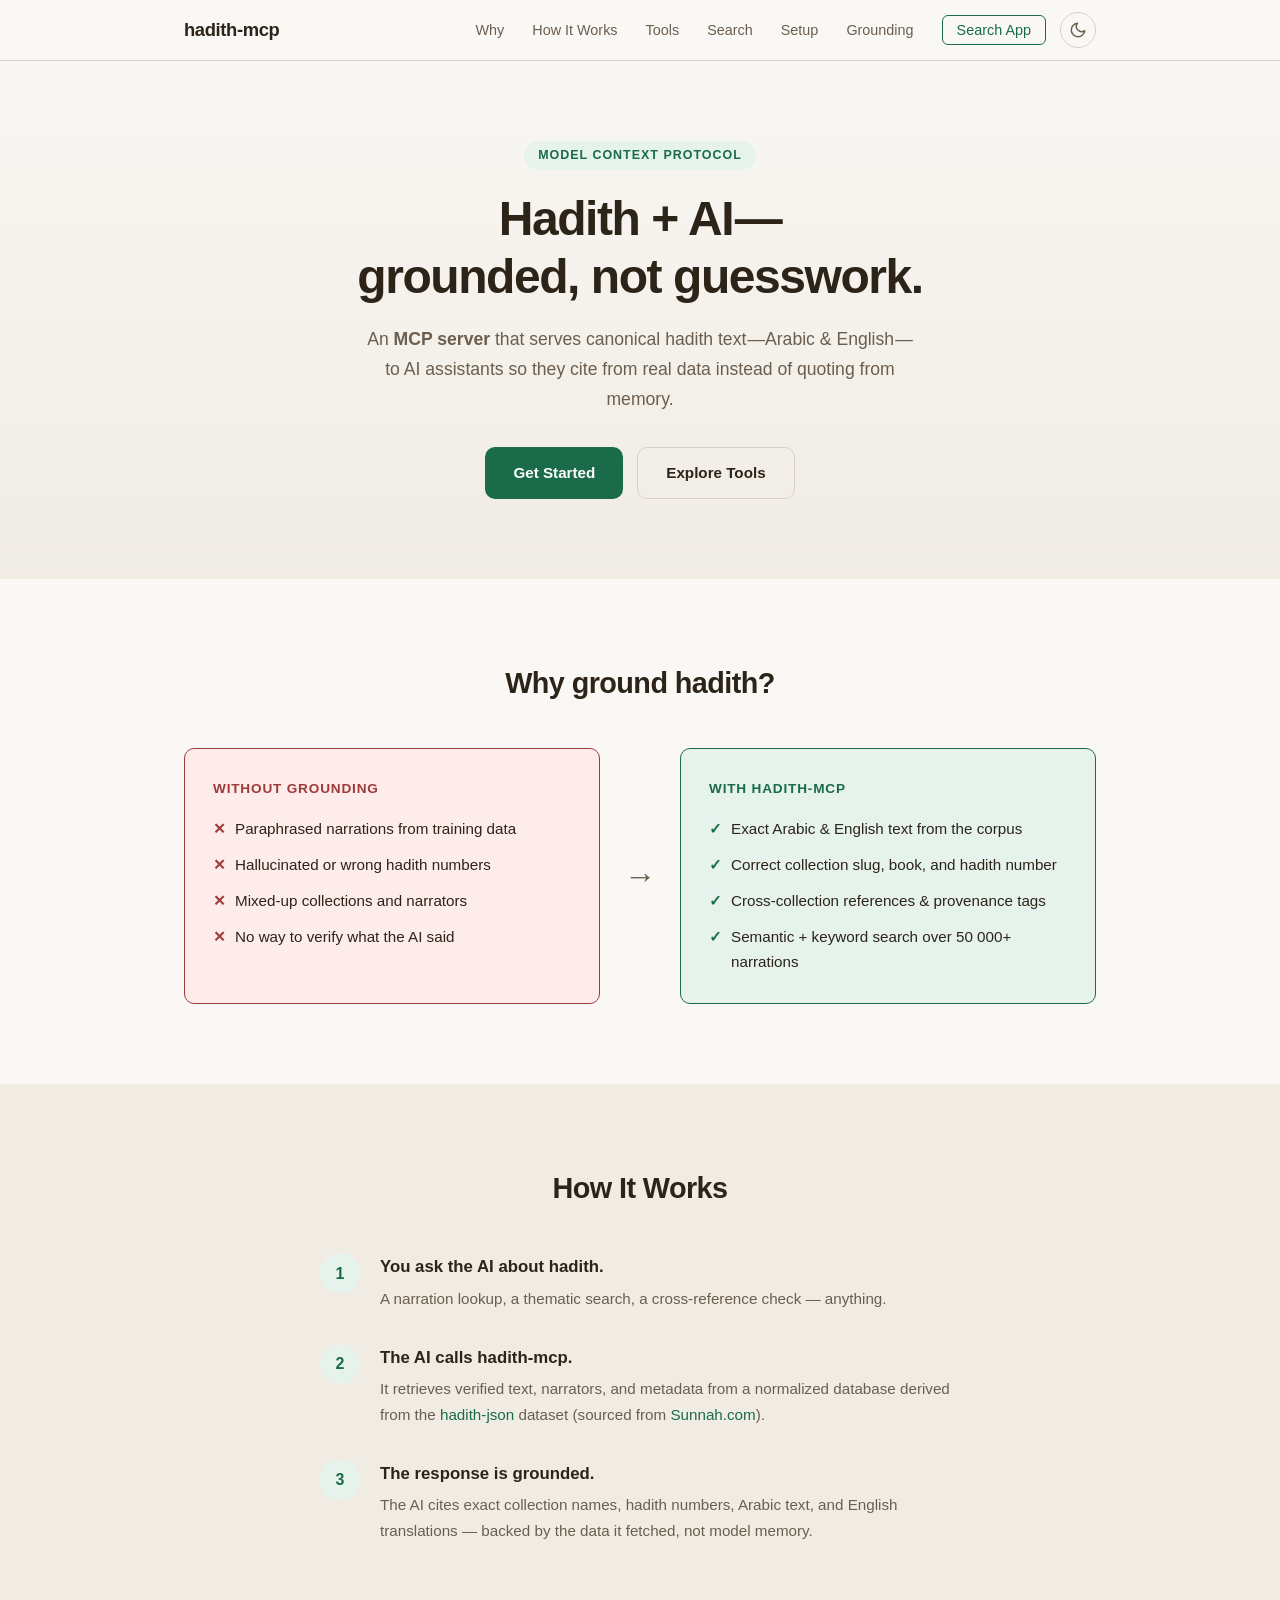
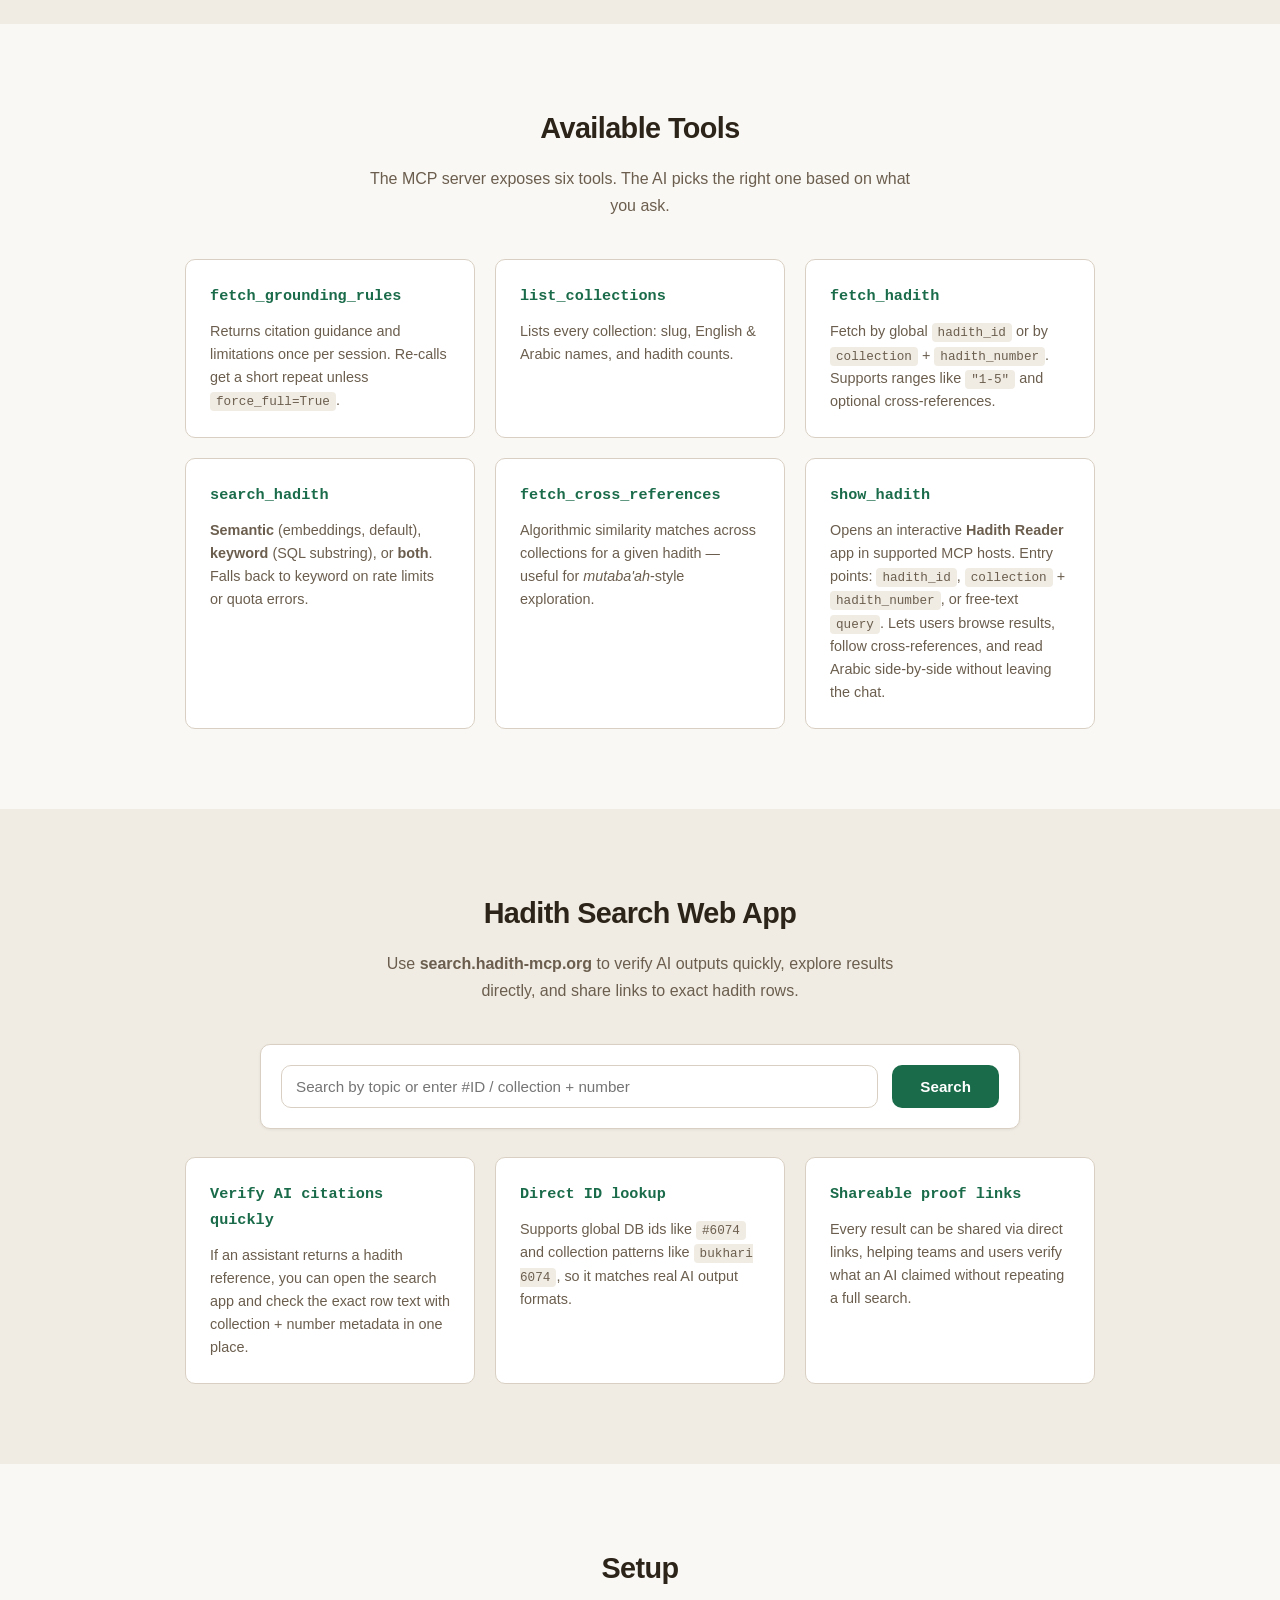
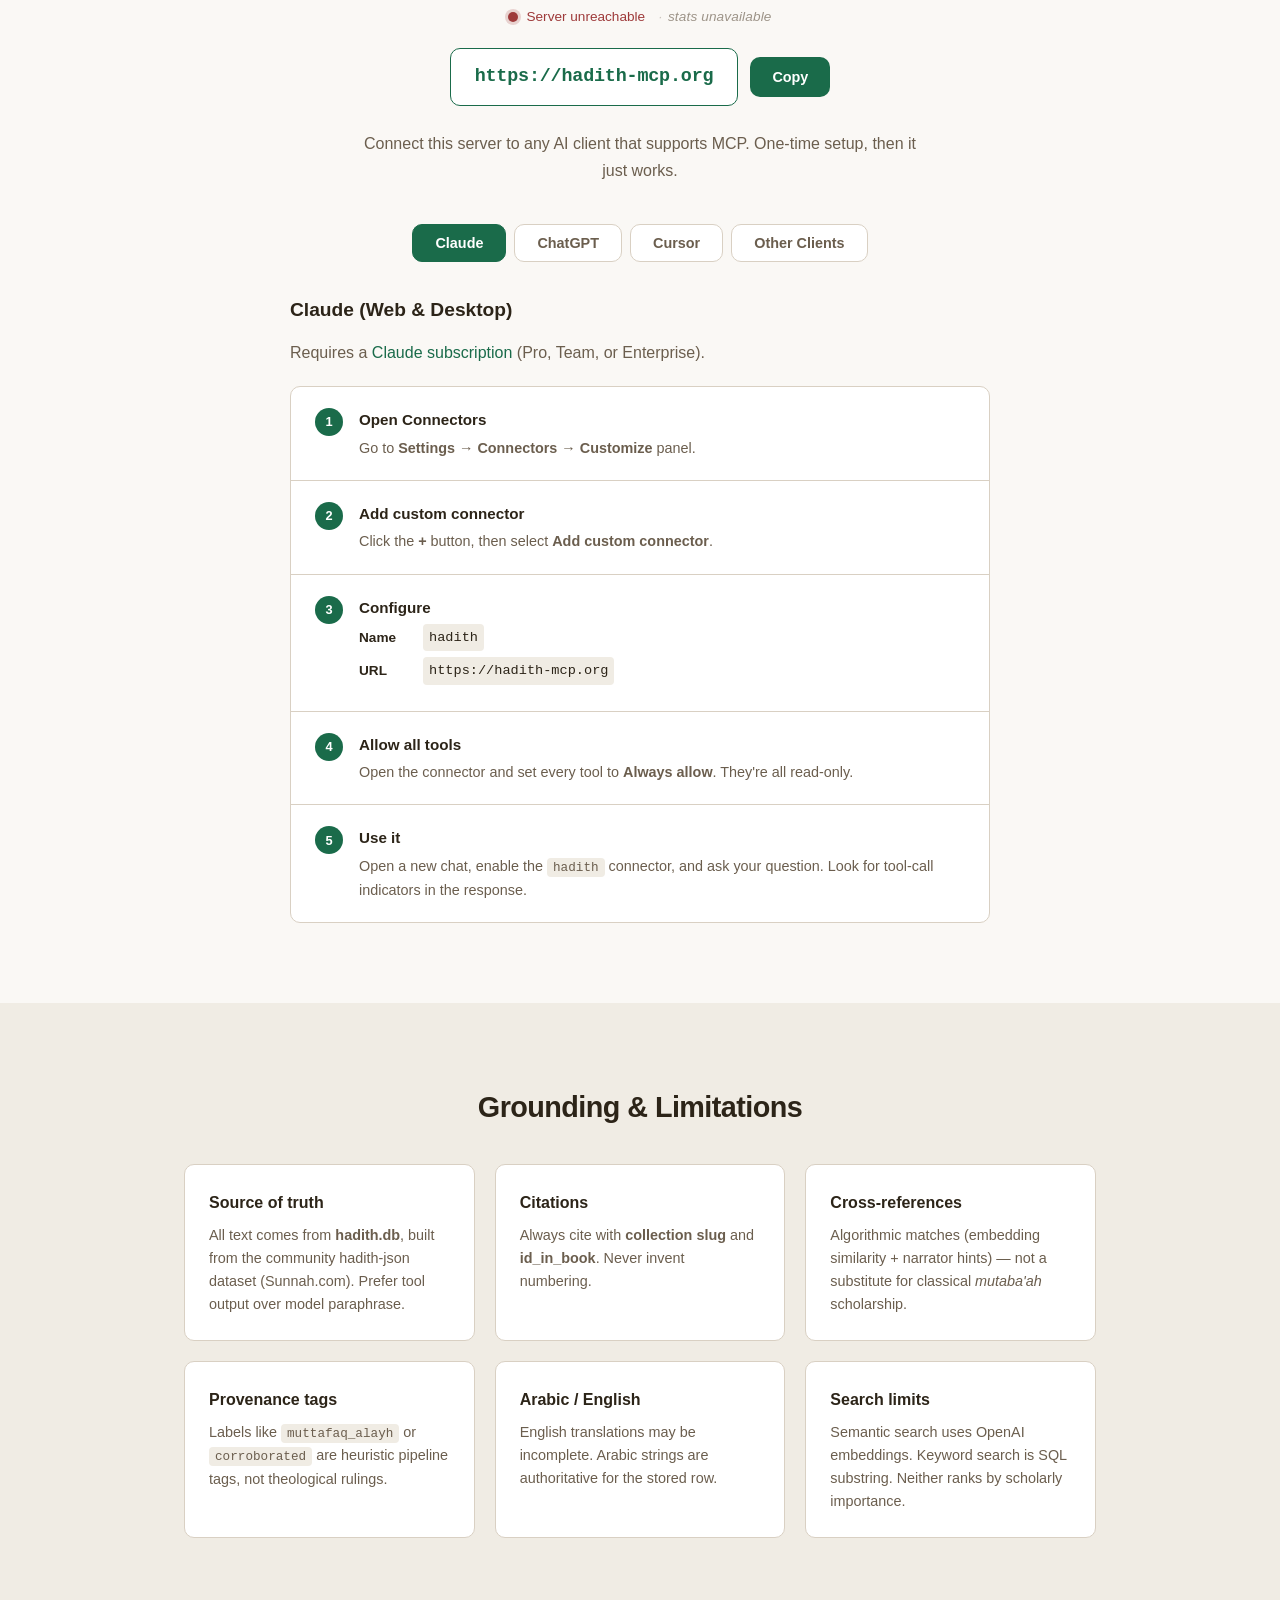
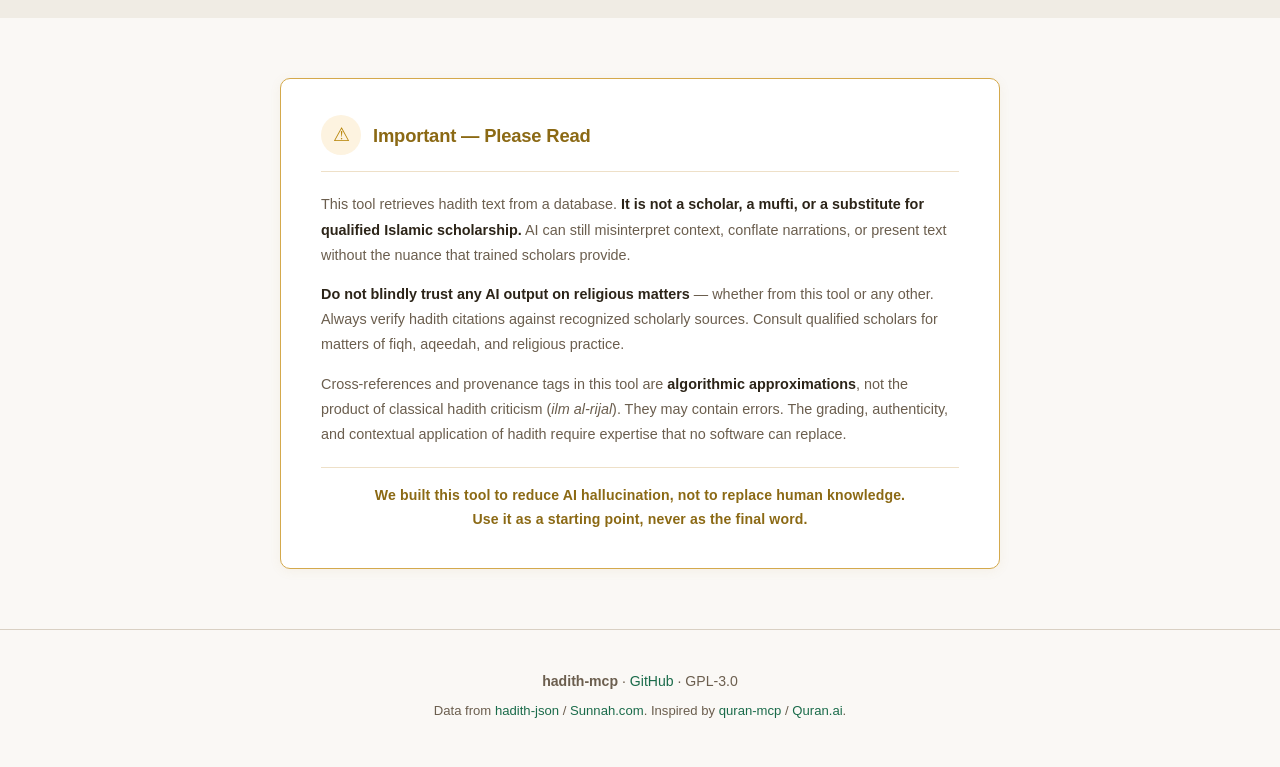
==== commit ab8b6c2f: "Make usage stats visible; try same-origin /api/stats then API host Show ·… or an error line so stati" ====
--- a/site/index.html
+++ b/site/index.html
@@ -283,7 +283,11 @@
     <div class="server-status" id="serverStatus">
       <span class="status-dot" id="statusDot"></span>
       <span class="status-label" id="statusLabel">Checking server…</span>
-      <span class="usage-stats-chips" id="usageStatsChips" hidden aria-live="polite"></span>
+      <span class="usage-stats-chips usage-stats-pending" id="usageStatsChips" aria-live="polite">
+        <!-- usage-stats v2: confirm this comment is in View Source after deploy -->
+        <span class="usage-stat-sep" aria-hidden="true">·</span>
+        <span class="usage-stat-pending" title="Loading usage counters">…</span>
+      </span>
     </div>
     <div class="server-url-box">
       <code class="server-url-value">https://hadith-mcp.org</code>
--- a/site/style.css
+++ b/site/style.css
@@ -647,6 +647,15 @@
   user-select: none;
 }
 
+.usage-stats-chips.usage-stats-missing,
+.usage-stat-pending {
+  opacity: 0.65;
+}
+
+.usage-stats-chips.usage-stats-missing {
+  font-style: italic;
+}
+
 .status-dot {
   width: 10px;
   height: 10px;
